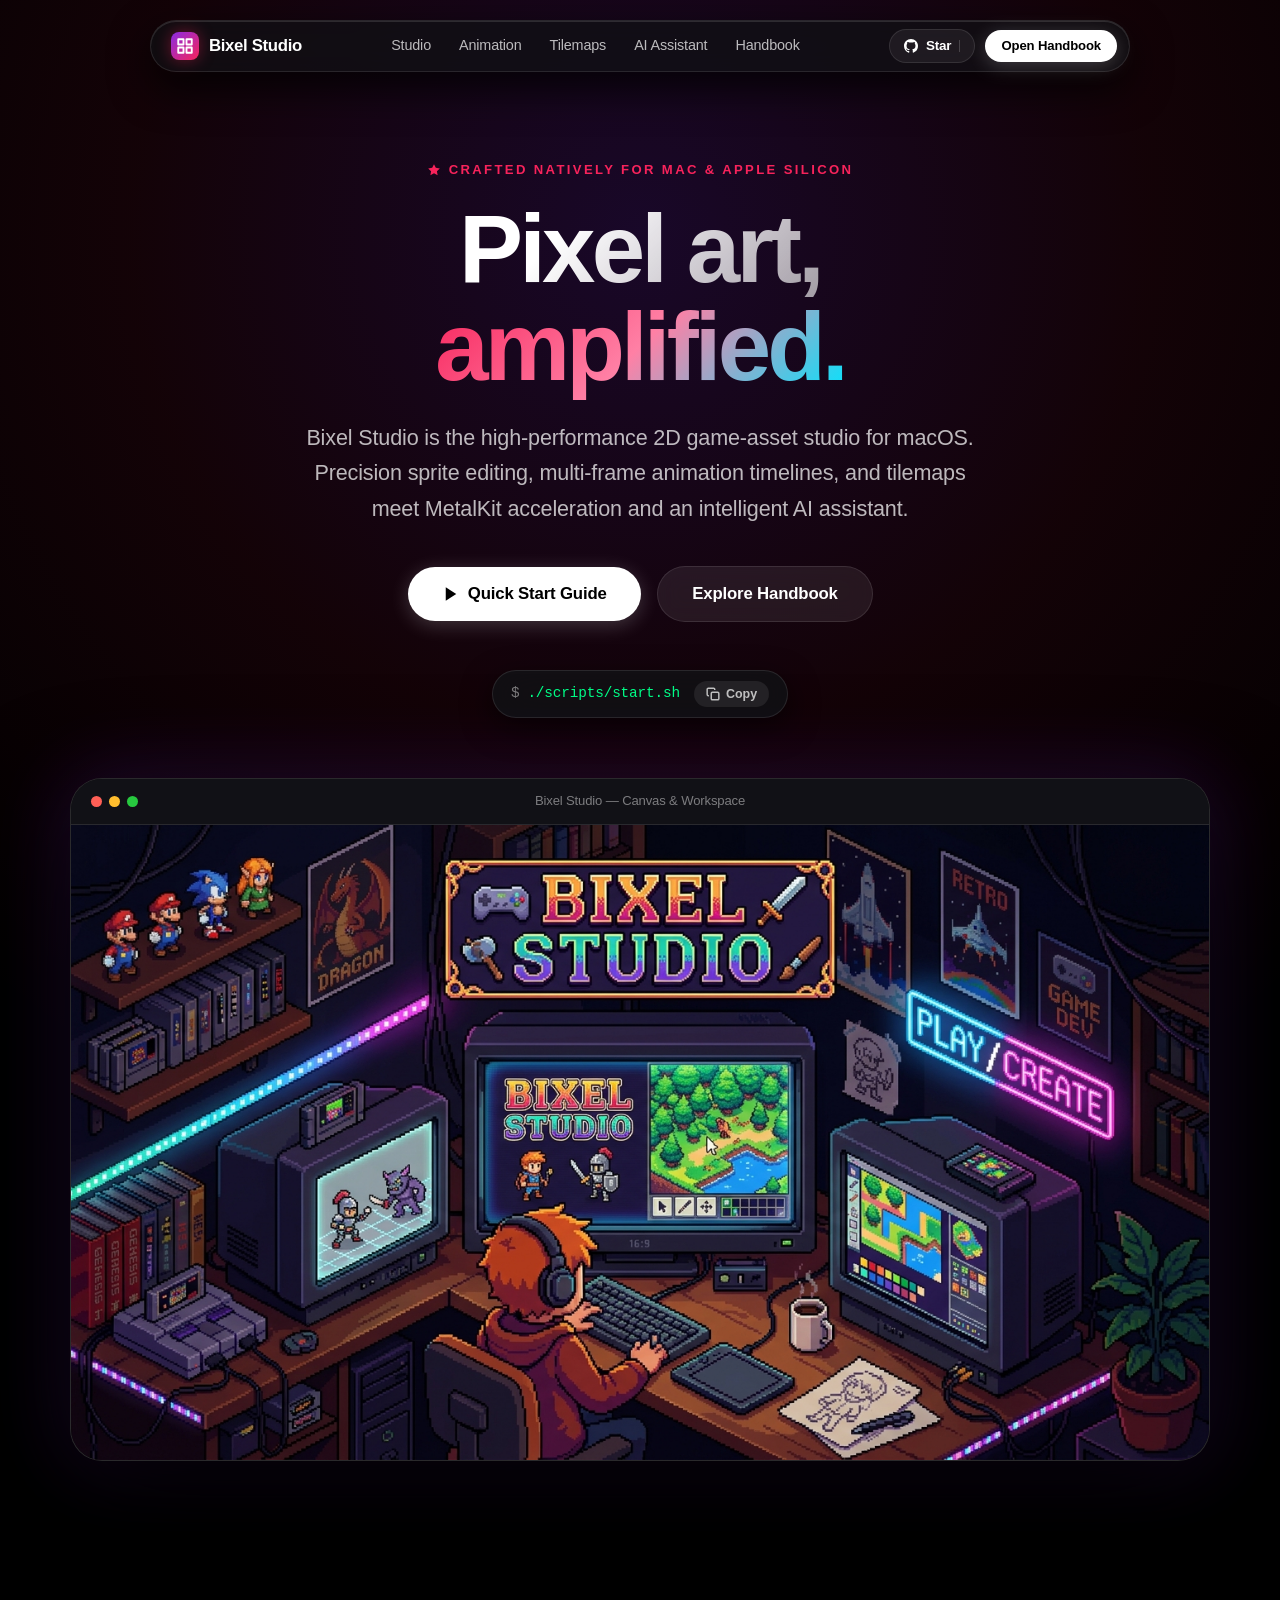
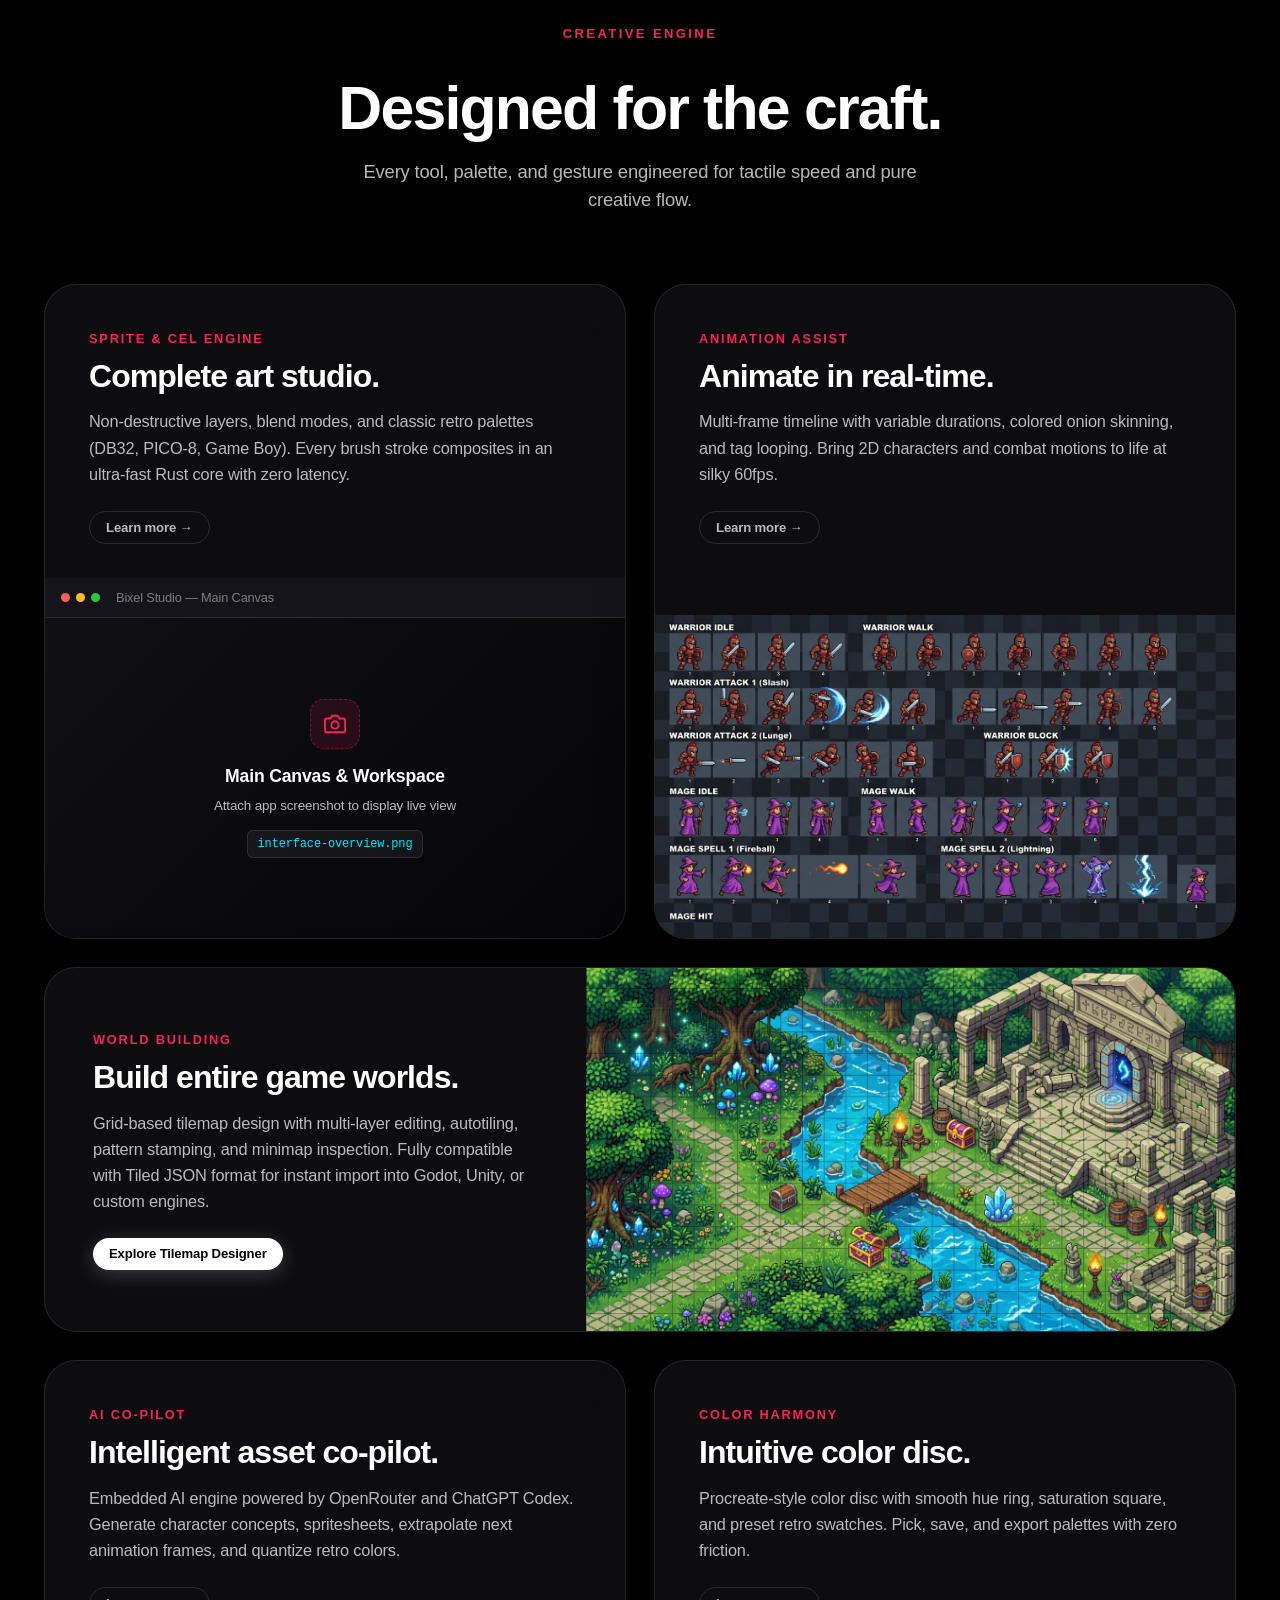
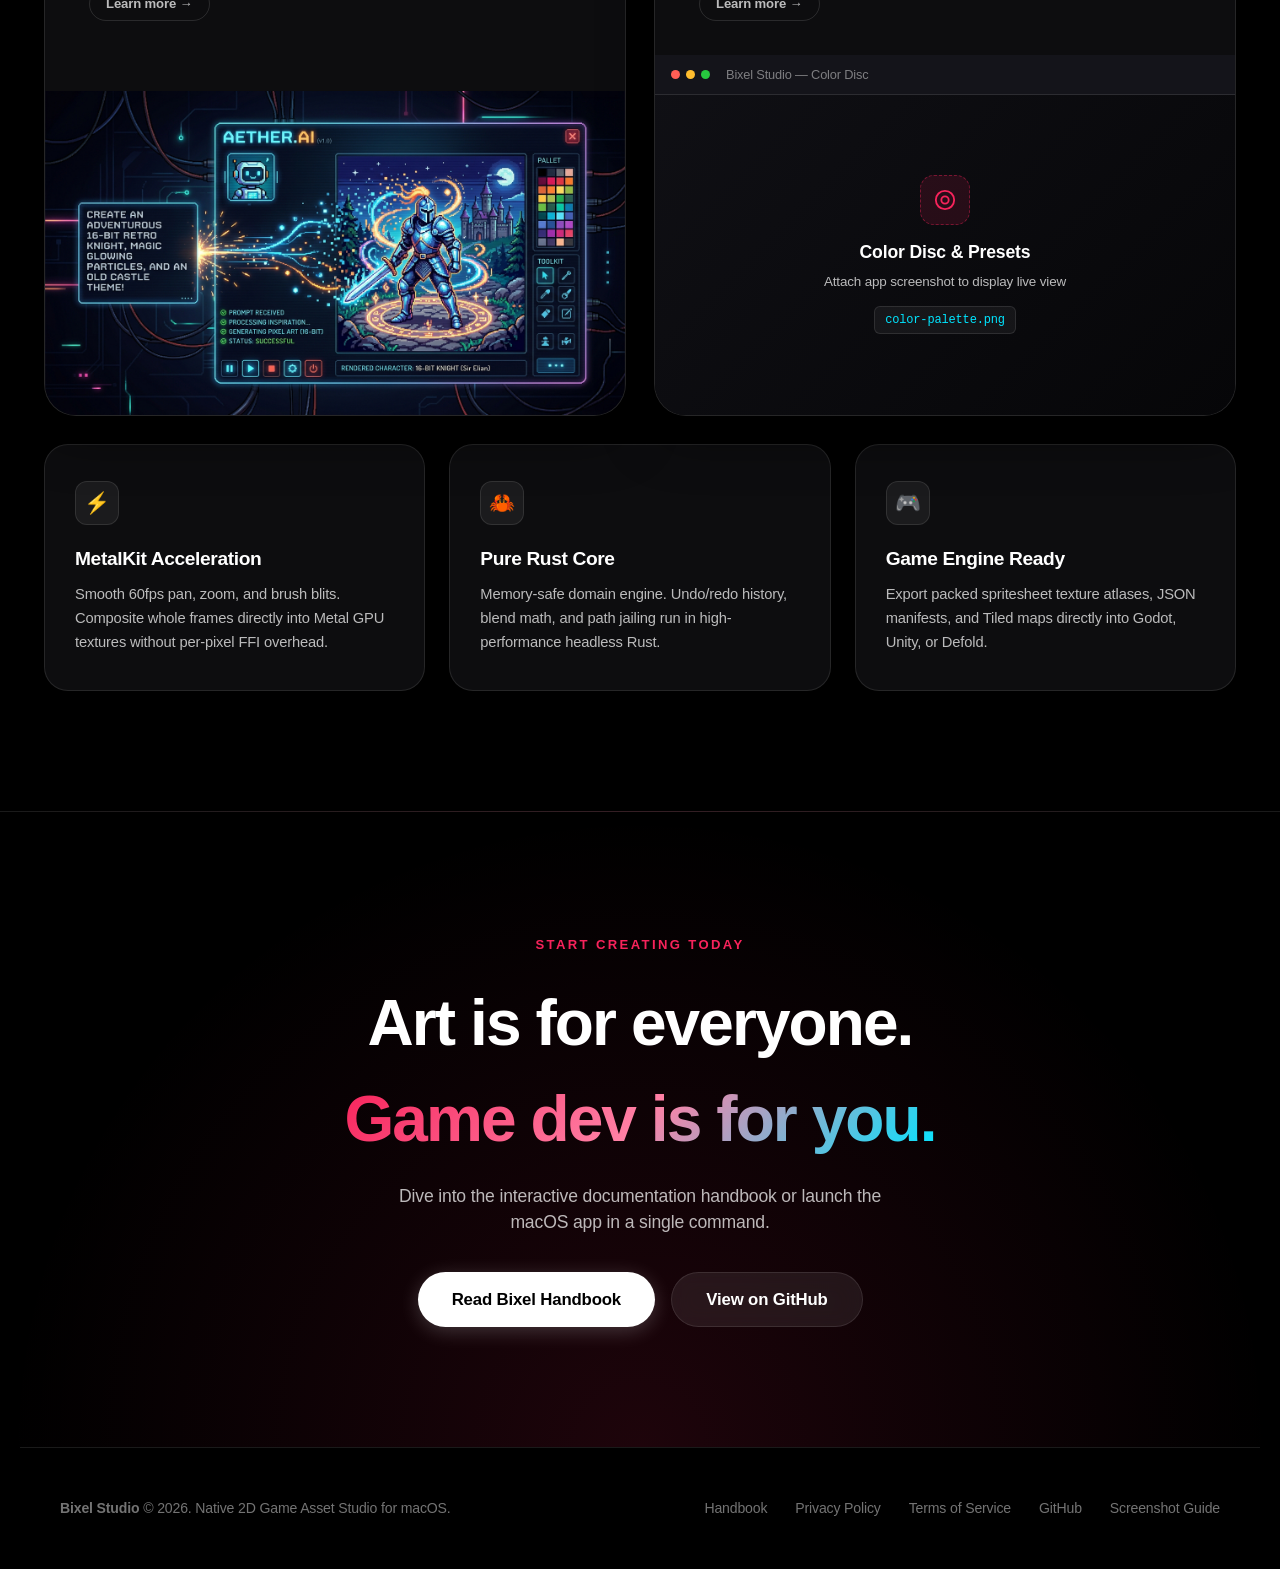
==== site/index.html @ d289a68b "gh paghesd" ====
<!DOCTYPE html>
<html lang="en">
<head>
  <meta charset="UTF-8">
  <meta name="viewport" content="width=device-width, initial-scale=1.0">
  <title>Bixel Studio — The 2D Game Asset & Pixel Art Studio for macOS</title>
  <meta name="description" content="Bixel Studio is the native macOS 2D game-asset studio. Precision sprite editing, multi-frame animation timelines, tilemaps, and an intelligent AI assistant.">
  <link rel="stylesheet" href="assets/css/style.css">
</head>
<body>

  <!-- Floating Glass Pill Navigation (Procreate Style) -->
  <div class="site-nav-wrapper">
    <nav class="site-nav">
      <a href="#" class="nav-brand">
        <div class="nav-brand-logo">
          <svg width="18" height="18" viewBox="0 0 24 24" fill="none" stroke="#ffffff" stroke-width="2.5" stroke-linecap="round" stroke-linejoin="round">
            <rect x="3" y="3" width="7" height="7"></rect>
            <rect x="14" y="3" width="7" height="7"></rect>
            <rect x="14" y="14" width="7" height="7"></rect>
            <rect x="3" y="14" width="7" height="7"></rect>
          </svg>
        </div>
        <span>Bixel Studio</span>
      </a>

      <ul class="nav-items">
        <li><a href="#features">Studio</a></li>
        <li><a href="#animation">Animation</a></li>
        <li><a href="#tilemaps">Tilemaps</a></li>
        <li><a href="#ai">AI Assistant</a></li>
        <li><a href="handbook/index.html">Handbook</a></li>
      </ul>

      <div class="nav-actions">
        <a href="https://github.com/ajithberlin/bixel-native" target="_blank" rel="noopener" class="gh-star-pill" title="Star on GitHub">
          <svg width="14" height="14" viewBox="0 0 16 16" fill="currentColor">
            <path d="M8 0C3.58 0 0 3.58 0 8c0 3.54 2.29 6.53 5.47 7.59.4.07.55-.17.55-.38 0-.19-.01-.82-.01-1.49-2.01.37-2.53-.49-2.69-.94-.09-.23-.48-.94-.82-1.13-.28-.15-.68-.52-.01-.53.63-.01 1.08.58 1.23.82.72 1.21 1.87.87 2.33.66.07-.52.28-.87.51-1.07-1.78-.2-3.64-.89-3.64-3.95 0-.87.31-1.59.82-2.15-.08-.2-.36-1.02.08-2.12 0 0 .67-.21 2.2.82.64-.18 1.32-.27 2-.27.68 0 1.36.09 2 .27 1.53-1.04 2.2-.82 2.2-.82.44 1.1.16 1.92.08 2.12.51.56.82 1.27.82 2.15 0 3.07-1.87 3.75-3.65 3.95.29.25.54.73.54 1.48 0 1.07-.01 1.93-.01 2.2 0 .21.15.46.55.38A8.013 8.013 0 0016 8c0-4.42-3.58-8-8-8z"/>
          </svg>
          <span>Star</span>
          <span class="gh-star-divider"></span>
          <span class="github-stars-count" style="display: none;">★</span>
        </a>
        <a href="handbook/index.html" class="pro-btn pro-btn-primary pro-btn-sm">Open Handbook</a>
      </div>
    </nav>
  </div>

  <!-- Hero Section -->
  <header class="hero-container">
    <div class="text-subheading">
      <svg width="14" height="14" viewBox="0 0 24 24" fill="currentColor"><polygon points="12 2 15.09 8.26 22 9.27 17 14.14 18.18 21.02 12 17.77 5.82 21.02 7 14.14 2 9.27 8.91 8.26 12 2"></polygon></svg>
      Crafted Natively for Mac & Apple Silicon
    </div>

    <h1 class="hero-heading">
      <span class="gradient-title">Pixel art,</span><br>
      <span class="gradient-accent">amplified.</span>
    </h1>

    <p class="hero-description">
      Bixel Studio is the high-performance 2D game-asset studio for macOS. Precision sprite editing, multi-frame animation timelines, and tilemaps meet MetalKit acceleration and an intelligent AI assistant.
    </p>

    <div class="hero-buttons">
      <a href="handbook/index.html#quick-start" class="pro-btn pro-btn-primary pro-btn-lg">
        <svg width="18" height="18" viewBox="0 0 24 24" fill="currentColor"><polygon points="5 3 19 12 5 21 5 3"></polygon></svg>
        Quick Start Guide
      </a>
      <a href="handbook/index.html" class="pro-btn pro-btn-secondary pro-btn-lg">
        Explore Handbook
      </a>
    </div>

    <!-- Quick Start Command Strip -->
    <div class="cli-box">
      <div class="cli-code">
        <span style="color: var(--text-tertiary);">$</span>
        <span id="terminal-code-text">./scripts/start.sh</span>
      </div>
      <button class="cli-copy-btn" id="copy-cmd-btn" title="Copy start command">
        <svg width="14" height="14" viewBox="0 0 24 24" fill="none" stroke="currentColor" stroke-width="2.5"><rect x="9" y="9" width="13" height="13" rx="2" ry="2"></rect><path d="M5 15H4a2 2 0 0 1-2-2V4a2 2 0 0 1 2-2h9a2 2 0 0 1 2 2v1"></path></svg>
        Copy
      </button>
    </div>

    <!-- Showcase Hero Window -->
    <div class="hero-showcase-frame">
      <div class="showcase-window-bar">
        <div class="window-dots">
          <div class="w-dot w-dot-red"></div>
          <div class="w-dot w-dot-yellow"></div>
          <div class="w-dot w-dot-green"></div>
        </div>
        <div class="window-center-label">Bixel Studio — Canvas & Workspace</div>
      </div>
      <img src="assets/images/bixel-studio-hero.jpg" alt="Bixel Studio Workspace" class="hero-showcase-img">
    </div>
  </header>

  <!-- Bento Product Tiles Section (Procreate Homepage Style) -->
  <section class="bento-section" id="features">
    <div class="bento-header">
      <span class="text-subheading">CREATIVE ENGINE</span>
      <h2 class="section-headline">Designed for the craft.</h2>
      <p class="section-subhead">Every tool, palette, and gesture engineered for tactile speed and pure creative flow.</p>
    </div>

    <div class="bento-grid">

      <!-- Bento Tile 1: Pixel Canvas -->
      <div class="bento-tile">
        <div class="bento-tile-copy">
          <span class="tile-tag">Sprite & Cel Engine</span>
          <h3 class="tile-title">Complete art studio.</h3>
          <p class="tile-text">
            Non-destructive layers, blend modes, and classic retro palettes (DB32, PICO-8, Game Boy). Every brush stroke composites in an ultra-fast Rust core with zero latency.
          </p>
          <div class="tile-actions">
            <a href="handbook/index.html#tools" class="pro-btn pro-btn-tertiary pro-btn-sm">Learn more &rarr;</a>
          </div>
        </div>
        <div class="bento-tile-media">
          <div class="screenshot-slot" data-slot="interface-overview">
            <img src="assets/screenshots/interface-overview.png" alt="Bixel Studio Canvas Interface">
            <div class="slot-placeholder">
              <div class="slot-header">
                <div class="slot-dots">
                  <span class="slot-dot slot-dot-red"></span>
                  <span class="slot-dot slot-dot-yellow"></span>
                  <span class="slot-dot slot-dot-green"></span>
                </div>
                <span class="slot-title">Bixel Studio — Main Canvas</span>
              </div>
              <div class="slot-body">
                <div class="slot-icon">
                  <svg width="22" height="22" viewBox="0 0 24 24" fill="none" stroke="currentColor" stroke-width="2"><path d="M23 19a2 2 0 0 1-2 2H3a2 2 0 0 1-2-2V8a2 2 0 0 1 2-2h4l2-3h6l2 3h4a2 2 0 0 1 2 2z"></path><circle cx="12" cy="13" r="4"></circle></svg>
                </div>
                <div class="slot-name">Main Canvas & Workspace</div>
                <div class="slot-hint">Attach app screenshot to display live view</div>
                <span class="slot-badge">interface-overview.png</span>
              </div>
            </div>
          </div>
        </div>
      </div>

      <!-- Bento Tile 2: Animation Timeline -->
      <div class="bento-tile" id="animation">
        <div class="bento-tile-copy">
          <span class="tile-tag">Animation Assist</span>
          <h3 class="tile-title">Animate in real-time.</h3>
          <p class="tile-text">
            Multi-frame timeline with variable durations, colored onion skinning, and tag looping. Bring 2D characters and combat motions to life at silky 60fps.
          </p>
          <div class="tile-actions">
            <a href="handbook/index.html#animation" class="pro-btn pro-btn-tertiary pro-btn-sm">Learn more &rarr;</a>
          </div>
        </div>
        <div class="bento-tile-media">
          <img src="assets/images/spritesheet-showcase.jpg" alt="Bixel Studio Spritesheet Animation">
        </div>
      </div>

      <!-- Bento Tile 3: Full Width Tilemap -->
      <div class="bento-tile bento-tile-full" id="tilemaps">
        <div class="bento-tile-copy">
          <span class="tile-tag">World Building</span>
          <h3 class="tile-title">Build entire game worlds.</h3>
          <p class="tile-text">
            Grid-based tilemap design with multi-layer editing, autotiling, pattern stamping, and minimap inspection. Fully compatible with Tiled JSON format for instant import into Godot, Unity, or custom engines.
          </p>
          <div class="tile-actions">
            <a href="handbook/index.html#tilemaps" class="pro-btn pro-btn-primary pro-btn-sm">Explore Tilemap Designer</a>
          </div>
        </div>
        <div class="bento-tile-media">
          <img src="assets/images/tilemap-showcase.jpg" alt="Bixel Studio Tilemap Designer">
        </div>
      </div>

      <!-- Bento Tile 4: AI Co-Pilot -->
      <div class="bento-tile" id="ai">
        <div class="bento-tile-copy">
          <span class="tile-tag">AI Co-Pilot</span>
          <h3 class="tile-title">Intelligent asset co-pilot.</h3>
          <p class="tile-text">
            Embedded AI engine powered by OpenRouter and ChatGPT Codex. Generate character concepts, spritesheets, extrapolate next animation frames, and quantize retro colors.
          </p>
          <div class="tile-actions">
            <a href="handbook/index.html#ai-assistant" class="pro-btn pro-btn-tertiary pro-btn-sm">Learn more &rarr;</a>
          </div>
        </div>
        <div class="bento-tile-media">
          <img src="assets/images/ai-assistant-showcase.jpg" alt="Bixel Studio AI Assistant">
        </div>
      </div>

      <!-- Bento Tile 5: Color Disc & Palettes -->
      <div class="bento-tile">
        <div class="bento-tile-copy">
          <span class="tile-tag">Color Harmony</span>
          <h3 class="tile-title">Intuitive color disc.</h3>
          <p class="tile-text">
            Procreate-style color disc with smooth hue ring, saturation square, and preset retro swatches. Pick, save, and export palettes with zero friction.
          </p>
          <div class="tile-actions">
            <a href="handbook/index.html#palettes" class="pro-btn pro-btn-tertiary pro-btn-sm">Learn more &rarr;</a>
          </div>
        </div>
        <div class="bento-tile-media">
          <div class="screenshot-slot" data-slot="color-palette">
            <img src="assets/screenshots/color-palette.png" alt="Color Disc & Palette Presets">
            <div class="slot-placeholder">
              <div class="slot-header">
                <div class="slot-dots">
                  <span class="slot-dot slot-dot-red"></span>
                  <span class="slot-dot slot-dot-yellow"></span>
                  <span class="slot-dot slot-dot-green"></span>
                </div>
                <span class="slot-title">Bixel Studio — Color Disc</span>
              </div>
              <div class="slot-body">
                <div class="slot-icon">
                  <svg width="22" height="22" viewBox="0 0 24 24" fill="none" stroke="currentColor" stroke-width="2"><circle cx="12" cy="12" r="10"></circle><circle cx="12" cy="12" r="4"></circle></svg>
                </div>
                <div class="slot-name">Color Disc & Presets</div>
                <div class="slot-hint">Attach app screenshot to display live view</div>
                <span class="slot-badge">color-palette.png</span>
              </div>
            </div>
          </div>
        </div>
      </div>

    </div>

    <!-- 3-Column Engineering Highlights -->
    <div class="triple-grid">
      <div class="feature-card">
        <div class="feature-icon-badge">⚡</div>
        <h4>MetalKit Acceleration</h4>
        <p>Smooth 60fps pan, zoom, and brush blits. Composite whole frames directly into Metal GPU textures without per-pixel FFI overhead.</p>
      </div>

      <div class="feature-card">
        <div class="feature-icon-badge">🦀</div>
        <h4>Pure Rust Core</h4>
        <p>Memory-safe domain engine. Undo/redo history, blend math, and path jailing run in high-performance headless Rust.</p>
      </div>

      <div class="feature-card">
        <div class="feature-icon-badge">🎮</div>
        <h4>Game Engine Ready</h4>
        <p>Export packed spritesheet texture atlases, JSON manifests, and Tiled maps directly into Godot, Unity, or Defold.</p>
      </div>
    </div>
  </section>

  <!-- Bottom CTA Strip -->
  <section class="footer-cta">
    <div class="text-subheading" style="justify-content: center;">START CREATING TODAY</div>
    <h2>Art is for everyone.<br><span class="gradient-accent">Game dev is for you.</span></h2>
    <p style="color: var(--text-secondary); max-width: 520px; margin: 0 auto 36px; font-size: 1.1rem;">
      Dive into the interactive documentation handbook or launch the macOS app in a single command.
    </p>
    <div style="display: flex; gap: 16px; justify-content: center; flex-wrap: wrap;">
      <a href="handbook/index.html" class="pro-btn pro-btn-primary pro-btn-lg">Read Bixel Handbook</a>
      <a href="https://github.com/ajithberlin/bixel-native" target="_blank" rel="noopener" class="pro-btn pro-btn-secondary pro-btn-lg">View on GitHub</a>
    </div>
  </section>

  <!-- Footer -->
  <footer class="site-footer">
    <div>
      <strong>Bixel Studio</strong> &copy; 2026. Native 2D Game Asset Studio for macOS.
    </div>
    <div class="footer-nav">
      <a href="handbook/index.html">Handbook</a>
      <a href="privacy.html">Privacy Policy</a>
      <a href="terms.html">Terms of Service</a>
      <a href="https://github.com/ajithberlin/bixel-native" target="_blank" rel="noopener">GitHub</a>
      <a href="assets/screenshots/README.md">Screenshot Guide</a>
    </div>
  </footer>

  <script src="assets/js/main.js"></script>
</body>
</html>
---- site/assets/css/style.css ----
/* ==========================================================================
   Bixel Studio — Procreate Ultra-Modern Design System
   Inspired directly by procreate.com (OLED pitch black, Bento tiles, Apple typography)
   ========================================================================== */

:root {
  --bg-black: #000000;
  --bg-surface-1: #0d0d0f;
  --bg-surface-2: #141418;
  --bg-surface-3: #1a1a22;
  --bg-glass: rgba(18, 18, 24, 0.65);
  
  --text-white: #ffffff;
  --text-secondary: rgba(255, 255, 255, 0.72);
  --text-tertiary: rgba(255, 255, 255, 0.45);
  --text-muted: rgba(255, 255, 255, 0.3);

  --accent-magenta: #f7235b;
  --accent-purple: #8a2be2;
  --accent-cyan: #00e5ff;
  --accent-green: #00ff88;
  
  --border-hairline: rgba(255, 255, 255, 0.1);
  --border-focus: rgba(255, 255, 255, 0.25);
  --border-accent: rgba(247, 35, 91, 0.4);

  --radius-sm: 8px;
  --radius-md: 14px;
  --radius-lg: 24px;
  --radius-xl: 32px;
  --radius-pill: 9999px;

  --font-sans: -apple-system, BlinkMacSystemFont, "SF Pro Display", "SF Pro Text", "Inter", "Helvetica Neue", sans-serif;
  --font-mono: "SF Mono", "JetBrains Mono", Menlo, Consolas, monospace;
}

* {
  box-sizing: border-box;
  margin: 0;
  padding: 0;
}

html {
  background-color: var(--bg-black);
  color: var(--text-white);
  font-family: var(--font-sans);
  -webkit-font-smoothing: antialiased;
  -moz-osx-font-smoothing: grayscale;
  scroll-behavior: smooth;
}

body {
  background-color: var(--bg-black);
  color: var(--text-white);
  overflow-x: hidden;
  line-height: 1.5;
  letter-spacing: -0.01em;
}

a {
  color: inherit;
  text-decoration: none;
  transition: all 0.2s ease;
}

/* ==========================================================================
   Navigation: Floating Glass Pill (Procreate Style)
   ========================================================================== */
.site-nav-wrapper {
  position: fixed;
  top: 20px;
  left: 0;
  right: 0;
  display: flex;
  justify-content: center;
  z-index: 1000;
  padding: 0 24px;
  pointer-events: none;
}

.site-nav {
  pointer-events: auto;
  display: flex;
  align-items: center;
  justify-content: space-between;
  gap: 32px;
  background: rgba(16, 16, 20, 0.75);
  backdrop-filter: blur(28px);
  -webkit-backdrop-filter: blur(28px);
  border: 1px solid var(--border-hairline);
  padding: 8px 12px 8px 20px;
  border-radius: var(--radius-pill);
  box-shadow: 0 16px 40px rgba(0, 0, 0, 0.8), inset 0 1px 0 rgba(255, 255, 255, 0.12);
  max-width: 980px;
  width: 100%;
  transition: all 0.3s ease;
}

.nav-brand {
  display: flex;
  align-items: center;
  gap: 10px;
  font-weight: 700;
  font-size: 1.05rem;
  letter-spacing: -0.02em;
}

.nav-brand-logo {
  width: 28px;
  height: 28px;
  background: linear-gradient(135deg, #8a2be2 0%, #f7235b 100%);
  border-radius: 8px;
  display: flex;
  align-items: center;
  justify-content: center;
  box-shadow: 0 0 16px rgba(247, 35, 91, 0.4);
}

.nav-items {
  display: flex;
  align-items: center;
  gap: 28px;
  list-style: none;
  font-size: 0.9rem;
  font-weight: 500;
  color: var(--text-secondary);
}

.nav-items a:hover {
  color: var(--text-white);
}

.nav-actions {
  display: flex;
  align-items: center;
  gap: 10px;
}

/* ==========================================================================
   Buttons (Procreate Style: Clean, Pill, Tactile)
   ========================================================================== */
.pro-btn {
  display: inline-flex;
  align-items: center;
  justify-content: center;
  gap: 8px;
  padding: 10px 22px;
  border-radius: var(--radius-pill);
  font-size: 0.92rem;
  font-weight: 600;
  letter-spacing: -0.01em;
  cursor: pointer;
  border: none;
  transition: all 0.2s cubic-bezier(0.16, 1, 0.3, 1);
  white-space: nowrap;
}

.pro-btn-primary {
  background: #ffffff;
  color: #000000;
  box-shadow: 0 4px 20px rgba(255, 255, 255, 0.2);
}

.pro-btn-primary:hover {
  transform: scale(1.03);
  box-shadow: 0 6px 28px rgba(255, 255, 255, 0.35);
}

.pro-btn-secondary {
  background: rgba(255, 255, 255, 0.08);
  color: var(--text-white);
  border: 1px solid var(--border-hairline);
  backdrop-filter: blur(12px);
}

.pro-btn-secondary:hover {
  background: rgba(255, 255, 255, 0.15);
  border-color: rgba(255, 255, 255, 0.25);
  transform: scale(1.02);
}

.pro-btn-tertiary {
  background: transparent;
  color: var(--text-secondary);
  border: 1px solid rgba(255, 255, 255, 0.12);
}

.pro-btn-tertiary:hover {
  color: var(--text-white);
  border-color: rgba(255, 255, 255, 0.3);
}

.pro-btn-sm {
  padding: 6px 16px;
  font-size: 0.82rem;
}

.pro-btn-lg {
  padding: 14px 34px;
  font-size: 1.05rem;
}

/* ==========================================================================
   Hero Section (Cinematic Art Studio Presence)
   ========================================================================== */
.hero-container {
  position: relative;
  min-height: 100vh;
  display: flex;
  flex-direction: column;
  align-items: center;
  justify-content: center;
  text-align: center;
  padding: 160px 24px 80px;
  background: radial-gradient(circle at 50% 15%, rgba(138, 43, 226, 0.18) 0%, rgba(247, 35, 91, 0.08) 35%, rgba(0, 0, 0, 0) 70%), #000000;
  overflow: hidden;
}

.text-subheading {
  font-size: 0.82rem;
  font-weight: 700;
  text-transform: uppercase;
  letter-spacing: 0.18em;
  color: var(--accent-magenta);
  margin-bottom: 20px;
  display: inline-flex;
  align-items: center;
  gap: 8px;
}

.hero-heading {
  font-size: clamp(3.2rem, 7.5vw, 6.4rem);
  font-weight: 800;
  letter-spacing: -0.04em;
  line-height: 1.02;
  margin-bottom: 24px;
  max-width: 1000px;
}

.gradient-title {
  background: linear-gradient(135deg, #ffffff 30%, rgba(255, 255, 255, 0.6) 100%);
  -webkit-background-clip: text;
  -webkit-text-fill-color: transparent;
}

.gradient-accent {
  background: linear-gradient(135deg, #f7235b 0%, #ff80a5 50%, #00e5ff 100%);
  -webkit-background-clip: text;
  -webkit-text-fill-color: transparent;
}

.hero-description {
  font-size: clamp(1.1rem, 2vw, 1.35rem);
  color: var(--text-secondary);
  max-width: 680px;
  margin: 0 auto 40px;
  line-height: 1.65;
  font-weight: 400;
}

.hero-buttons {
  display: flex;
  align-items: center;
  justify-content: center;
  gap: 16px;
  flex-wrap: wrap;
  margin-bottom: 48px;
}

/* Quick Start Shell Bar */
.cli-box {
  background: rgba(18, 18, 22, 0.85);
  border: 1px solid var(--border-hairline);
  padding: 10px 18px;
  border-radius: var(--radius-pill);
  display: inline-flex;
  align-items: center;
  gap: 14px;
  box-shadow: 0 10px 30px rgba(0, 0, 0, 0.6);
  margin-bottom: 60px;
  backdrop-filter: blur(20px);
}

.cli-code {
  font-family: var(--font-mono);
  font-size: 0.9rem;
  color: var(--accent-green);
  display: flex;
  align-items: center;
  gap: 8px;
}

.cli-copy-btn {
  background: rgba(255, 255, 255, 0.08);
  border: none;
  color: var(--text-secondary);
  cursor: pointer;
  padding: 6px 12px;
  border-radius: var(--radius-pill);
  font-size: 0.78rem;
  font-weight: 600;
  display: flex;
  align-items: center;
  gap: 6px;
  transition: all 0.2s;
}

.cli-copy-btn:hover {
  background: rgba(255, 255, 255, 0.16);
  color: #ffffff;
}

/* Hero Showcase Canvas Window */
.hero-showcase-frame {
  width: 100%;
  max-width: 1140px;
  margin: 0 auto;
  border-radius: var(--radius-xl);
  background: var(--bg-surface-1);
  border: 1px solid rgba(255, 255, 255, 0.12);
  box-shadow: 0 40px 120px rgba(0, 0, 0, 0.95), 0 0 80px rgba(138, 43, 226, 0.25);
  overflow: hidden;
  position: relative;
}

.showcase-window-bar {
  height: 46px;
  background: #111116;
  border-bottom: 1px solid var(--border-hairline);
  display: flex;
  align-items: center;
  padding: 0 20px;
  position: relative;
}

.window-dots {
  display: flex;
  gap: 7px;
}

.w-dot {
  width: 11px;
  height: 11px;
  border-radius: 50%;
}
.w-dot-red { background: #ff5f56; }
.w-dot-yellow { background: #ffbd2e; }
.w-dot-green { background: #27c93f; }

.window-center-label {
  position: absolute;
  left: 50%;
  transform: translateX(-50%);
  font-size: 0.82rem;
  color: var(--text-tertiary);
  font-weight: 500;
}

.hero-showcase-img {
  width: 100%;
  height: auto;
  display: block;
}

/* ==========================================================================
   Bento Product Tiles Grid (The Procreate Signature Layout)
   ========================================================================== */
.bento-section {
  max-width: 1240px;
  margin: 0 auto;
  padding: 80px 24px 120px;
}

.bento-header {
  text-align: center;
  margin-bottom: 70px;
}

.section-headline {
  font-size: clamp(2.4rem, 5vw, 3.8rem);
  font-weight: 800;
  letter-spacing: -0.03em;
  line-height: 1.1;
  margin-top: 12px;
  margin-bottom: 16px;
}

.section-subhead {
  font-size: 1.15rem;
  color: var(--text-secondary);
  max-width: 600px;
  margin: 0 auto;
}

.bento-grid {
  display: grid;
  grid-template-columns: repeat(2, 1fr);
  gap: 28px;
  margin-bottom: 28px;
}

.bento-tile {
  background: var(--bg-surface-1);
  border: 1px solid var(--border-hairline);
  border-radius: var(--radius-xl);
  overflow: hidden;
  position: relative;
  display: flex;
  flex-direction: column;
  justify-content: space-between;
  transition: all 0.35s cubic-bezier(0.16, 1, 0.3, 1);
  box-shadow: 0 20px 50px rgba(0, 0, 0, 0.5);
}

.bento-tile:hover {
  transform: translateY(-4px);
  border-color: rgba(255, 255, 255, 0.2);
  box-shadow: 0 30px 70px rgba(0, 0, 0, 0.7), 0 0 40px rgba(138, 43, 226, 0.15);
}

.bento-tile-copy {
  padding: 44px 44px 24px;
}

.tile-tag {
  font-size: 0.8rem;
  font-weight: 700;
  text-transform: uppercase;
  letter-spacing: 0.14em;
  color: var(--accent-magenta);
  margin-bottom: 10px;
  display: block;
}

.tile-title {
  font-size: clamp(1.8rem, 2.5vw, 2.4rem);
  font-weight: 700;
  letter-spacing: -0.03em;
  line-height: 1.15;
  margin-bottom: 14px;
}

.tile-text {
  font-size: 1.02rem;
  color: var(--text-secondary);
  line-height: 1.6;
  margin-bottom: 24px;
}

.tile-actions {
  display: flex;
  gap: 12px;
  align-items: center;
}

/* Edge-to-edge media at the bottom of the tile (Procreate hallmark) */
.bento-tile-media {
  width: 100%;
  margin-top: 10px;
  overflow: hidden;
  position: relative;
  background: #09090c;
}

.bento-tile-media img {
  width: 100%;
  height: auto;
  display: block;
  transition: transform 0.5s cubic-bezier(0.16, 1, 0.3, 1);
}

.bento-tile:hover .bento-tile-media img {
  transform: scale(1.03);
}

/* Full Width Tile */
.bento-tile-full {
  grid-column: 1 / -1;
  display: grid;
  grid-template-columns: 1fr 1.2fr;
  align-items: center;
}

.bento-tile-full .bento-tile-copy {
  padding: 60px 48px;
}

.bento-tile-full .bento-tile-media {
  margin-top: 0;
  height: 100%;
}

.bento-tile-full .bento-tile-media img {
  height: 100%;
  object-fit: cover;
}

/* 3-Column Feature Cards */
.triple-grid {
  display: grid;
  grid-template-columns: repeat(3, 1fr);
  gap: 24px;
  margin-top: 28px;
}

.feature-card {
  background: var(--bg-surface-1);
  border: 1px solid var(--border-hairline);
  border-radius: var(--radius-lg);
  padding: 36px 30px;
  transition: all 0.3s ease;
}

.feature-card:hover {
  background: var(--bg-surface-2);
  border-color: rgba(255, 255, 255, 0.2);
  transform: translateY(-3px);
}

.feature-icon-badge {
  width: 44px;
  height: 44px;
  border-radius: 12px;
  background: rgba(255, 255, 255, 0.06);
  border: 1px solid var(--border-hairline);
  display: flex;
  align-items: center;
  justify-content: center;
  font-size: 1.3rem;
  margin-bottom: 20px;
}

.feature-card h4 {
  font-size: 1.2rem;
  font-weight: 700;
  letter-spacing: -0.02em;
  margin-bottom: 10px;
}

.feature-card p {
  color: var(--text-secondary);
  font-size: 0.92rem;
  line-height: 1.6;
}

/* ==========================================================================
   Pure CSS Screenshot Slot Placeholder
   ========================================================================== */
.screenshot-slot {
  width: 100%;
  position: relative;
  overflow: hidden;
}

.slot-placeholder {
  display: flex;
  flex-direction: column;
  min-height: 360px;
  background: linear-gradient(135deg, #101015 0%, #060608 100%);
  position: relative;
}

.slot-header {
  height: 40px;
  background: #14141a;
  border-bottom: 1px solid var(--border-hairline);
  display: flex;
  align-items: center;
  padding: 0 16px;
  gap: 8px;
}

.slot-dots {
  display: flex;
  gap: 6px;
}

.slot-dot {
  width: 9px;
  height: 9px;
  border-radius: 50%;
}
.slot-dot-red { background: #ff5f56; }
.slot-dot-yellow { background: #ffbd2e; }
.slot-dot-green { background: #27c93f; }

.slot-title {
  font-size: 0.8rem;
  color: var(--text-tertiary);
  margin-left: 8px;
  font-family: var(--font-sans);
}

.slot-body {
  flex: 1;
  display: flex;
  flex-direction: column;
  align-items: center;
  justify-content: center;
  padding: 36px 20px;
  text-align: center;
}

.slot-icon {
  width: 50px;
  height: 50px;
  border-radius: 14px;
  background: rgba(247, 35, 91, 0.12);
  border: 1px dashed rgba(247, 35, 91, 0.4);
  display: flex;
  align-items: center;
  justify-content: center;
  margin-bottom: 14px;
  color: var(--accent-magenta);
}

.slot-name {
  font-size: 1.1rem;
  font-weight: 700;
  color: #ffffff;
  margin-bottom: 6px;
}

.slot-hint {
  font-size: 0.84rem;
  color: var(--text-secondary);
  max-width: 320px;
  line-height: 1.5;
}

.slot-badge {
  margin-top: 14px;
  display: inline-block;
  font-size: 0.75rem;
  font-family: var(--font-mono);
  background: rgba(255, 255, 255, 0.05);
  border: 1px solid var(--border-hairline);
  padding: 4px 10px;
  border-radius: 6px;
  color: var(--accent-cyan);
}

/* ==========================================================================
   Bottom Action Banner & Footer
   ========================================================================== */
.footer-cta {
  background: radial-gradient(circle at 50% 100%, rgba(247, 35, 91, 0.12) 0%, rgba(0, 0, 0, 0) 70%), #000000;
  border-top: 1px solid var(--border-hairline);
  padding: 120px 24px;
  text-align: center;
}

.footer-cta h2 {
  font-size: clamp(2.6rem, 5vw, 4.2rem);
  font-weight: 800;
  letter-spacing: -0.03em;
  margin-bottom: 16px;
}

.site-footer {
  border-top: 1px solid var(--border-hairline);
  padding: 50px 40px;
  max-width: 1240px;
  margin: 0 auto;
  display: flex;
  flex-wrap: wrap;
  justify-content: space-between;
  align-items: center;
  gap: 24px;
  color: var(--text-tertiary);
  font-size: 0.88rem;
}

.footer-nav {
  display: flex;
  gap: 28px;
}

.footer-nav a:hover {
  color: var(--text-white);
}

/* ==========================================================================
   Responsive Breakpoints
   ========================================================================== */
@media (max-width: 1024px) {
  .bento-grid {
    grid-template-columns: 1fr;
  }
  .bento-tile-full {
    grid-template-columns: 1fr;
  }
  .triple-grid {
    grid-template-columns: 1fr;
  }
}

@media (max-width: 768px) {
  .nav-items {
    display: none;
  }
  .site-nav {
    padding: 8px 16px;
  }
  .bento-tile-copy {
    padding: 32px 24px 16px;
  }
  .hero-heading {
    font-size: 2.8rem;
  }
}

/* ==========================================================================
   Realtime GitHub Star Pill Button
   ========================================================================== */
.gh-star-pill {
  display: inline-flex;
  align-items: center;
  gap: 8px;
  background: rgba(255, 255, 255, 0.06);
  border: 1px solid var(--border-hairline);
  padding: 6px 14px;
  border-radius: var(--radius-pill);
  font-size: 0.84rem;
  font-weight: 600;
  color: var(--text-white);
  transition: all 0.2s cubic-bezier(0.16, 1, 0.3, 1);
  cursor: pointer;
}

.gh-star-pill:hover {
  background: rgba(255, 255, 255, 0.12);
  border-color: rgba(255, 255, 255, 0.25);
  transform: scale(1.02);
  color: #ffffff;
}

.gh-star-divider {
  width: 1px;
  height: 12px;
  background: rgba(255, 255, 255, 0.18);
}

.github-stars-count {
  color: #ffbd2e;
  font-size: 0.82rem;
  font-weight: 700;
  font-family: var(--font-mono);
  display: inline-flex;
  align-items: center;
  gap: 3px;
}

/* ==========================================================================
   Legal & Policy Pages (Privacy & Terms)
   ========================================================================== */
.legal-page-header {
  padding: 160px 24px 50px;
  text-align: center;
  max-width: 860px;
  margin: 0 auto;
}

.legal-title {
  font-size: clamp(2.6rem, 5vw, 4rem);
  font-weight: 800;
  letter-spacing: -0.03em;
  margin-top: 12px;
  margin-bottom: 14px;
}

.legal-updated {
  font-size: 0.9rem;
  color: var(--text-tertiary);
}

.legal-container {
  max-width: 860px;
  margin: 0 auto 120px;
  padding: 0 24px;
}

.legal-card {
  background: var(--bg-surface-1);
  border: 1px solid var(--border-hairline);
  border-radius: var(--radius-xl);
  padding: 56px 48px;
  box-shadow: 0 20px 60px rgba(0, 0, 0, 0.7);
}

.legal-section {
  margin-bottom: 44px;
}

.legal-section:last-child {
  margin-bottom: 0;
}

.legal-section h3 {
  font-size: 1.45rem;
  font-weight: 700;
  letter-spacing: -0.02em;
  margin-bottom: 16px;
  color: #ffffff;
}

.legal-section p,
.legal-section li {
  color: var(--text-secondary);
  font-size: 0.98rem;
  line-height: 1.75;
  margin-bottom: 14px;
}

.legal-section ul {
  margin-left: 24px;
  margin-bottom: 18px;
}

@media (max-width: 600px) {
  .legal-card {
    padding: 36px 24px;
  }
}
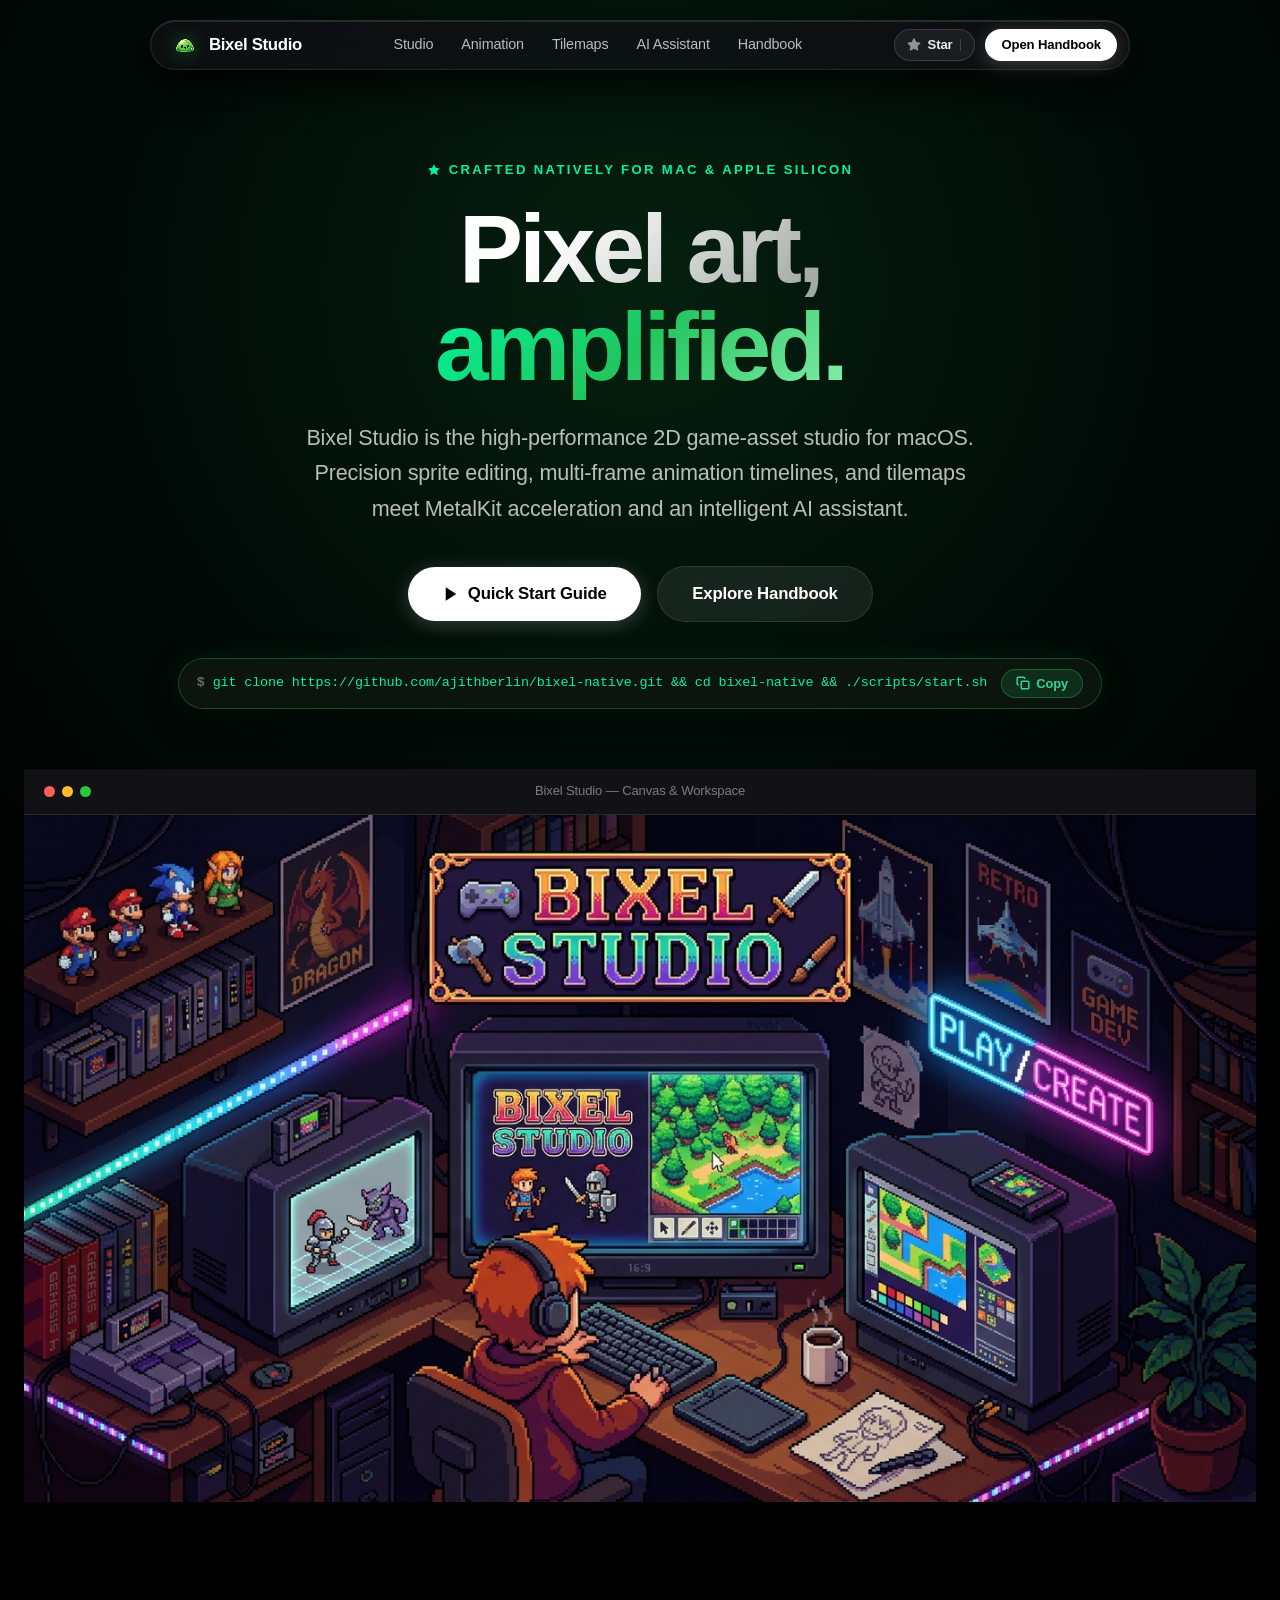
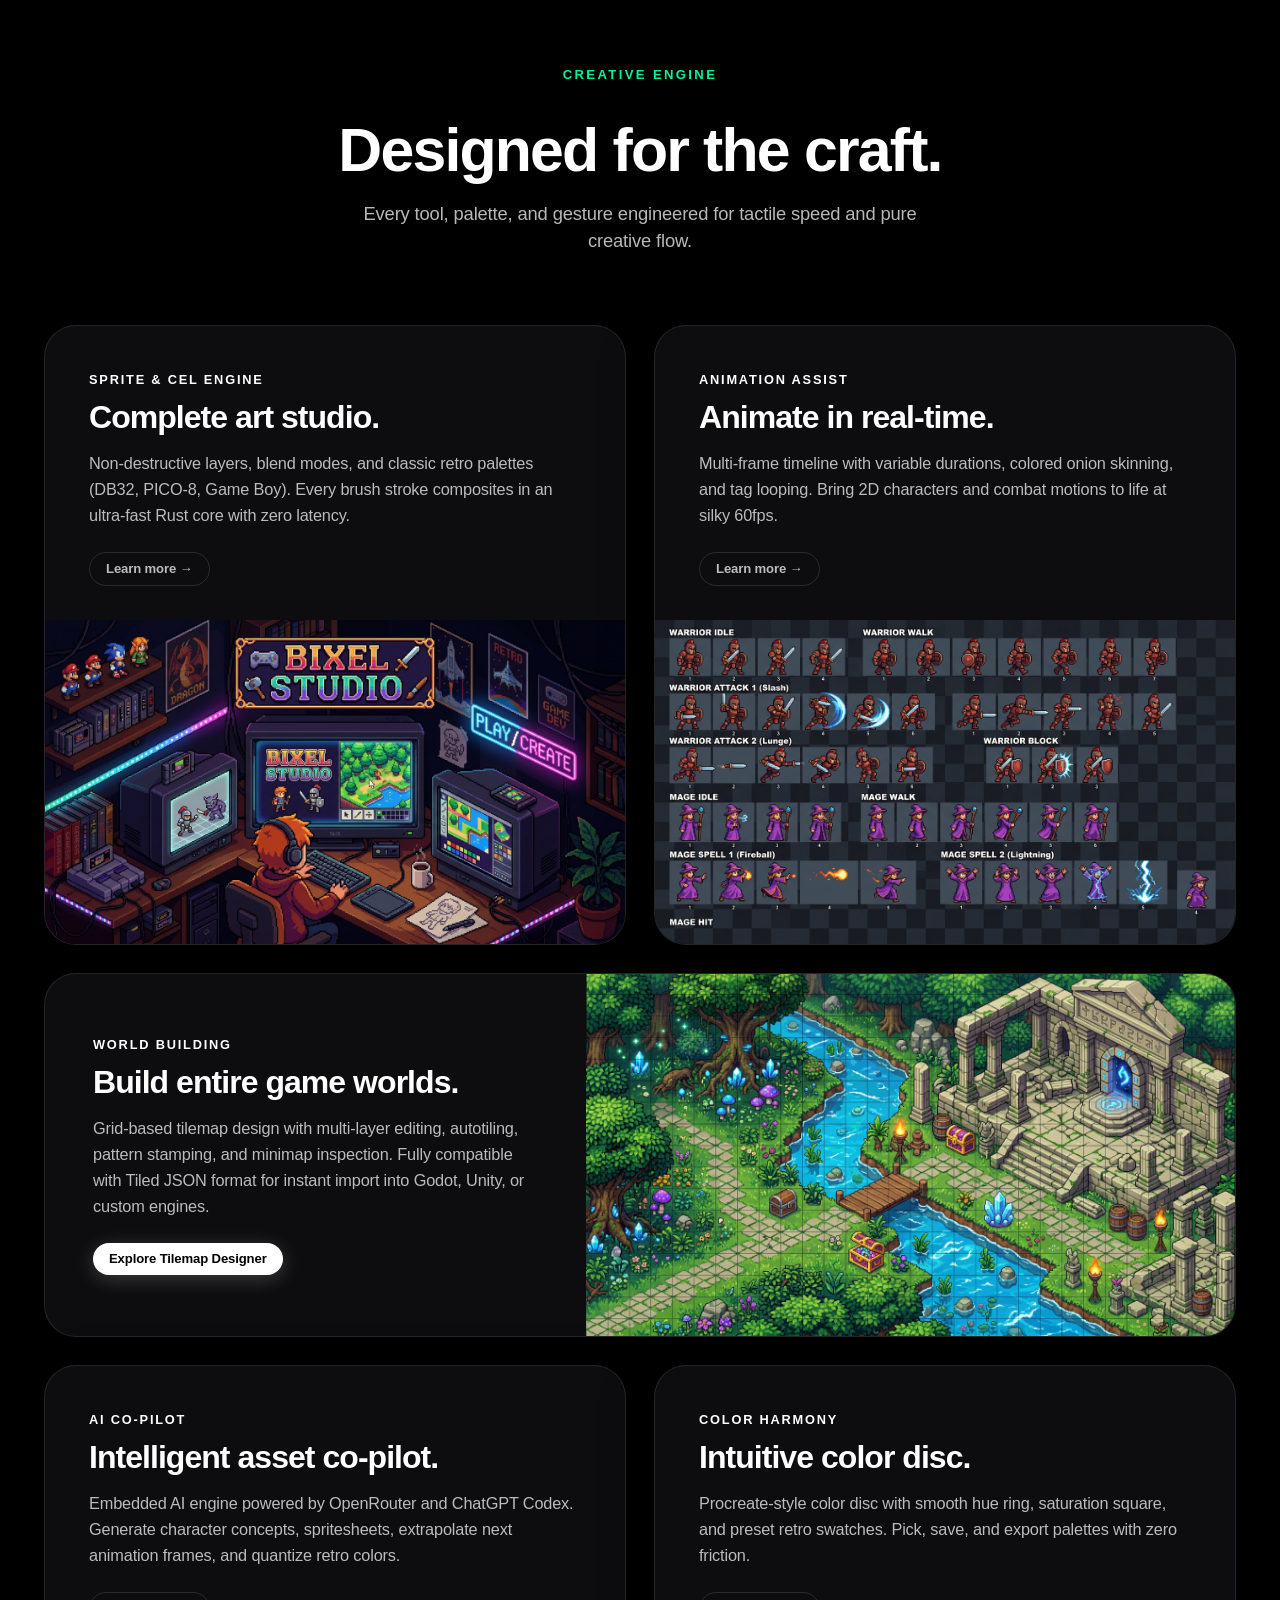
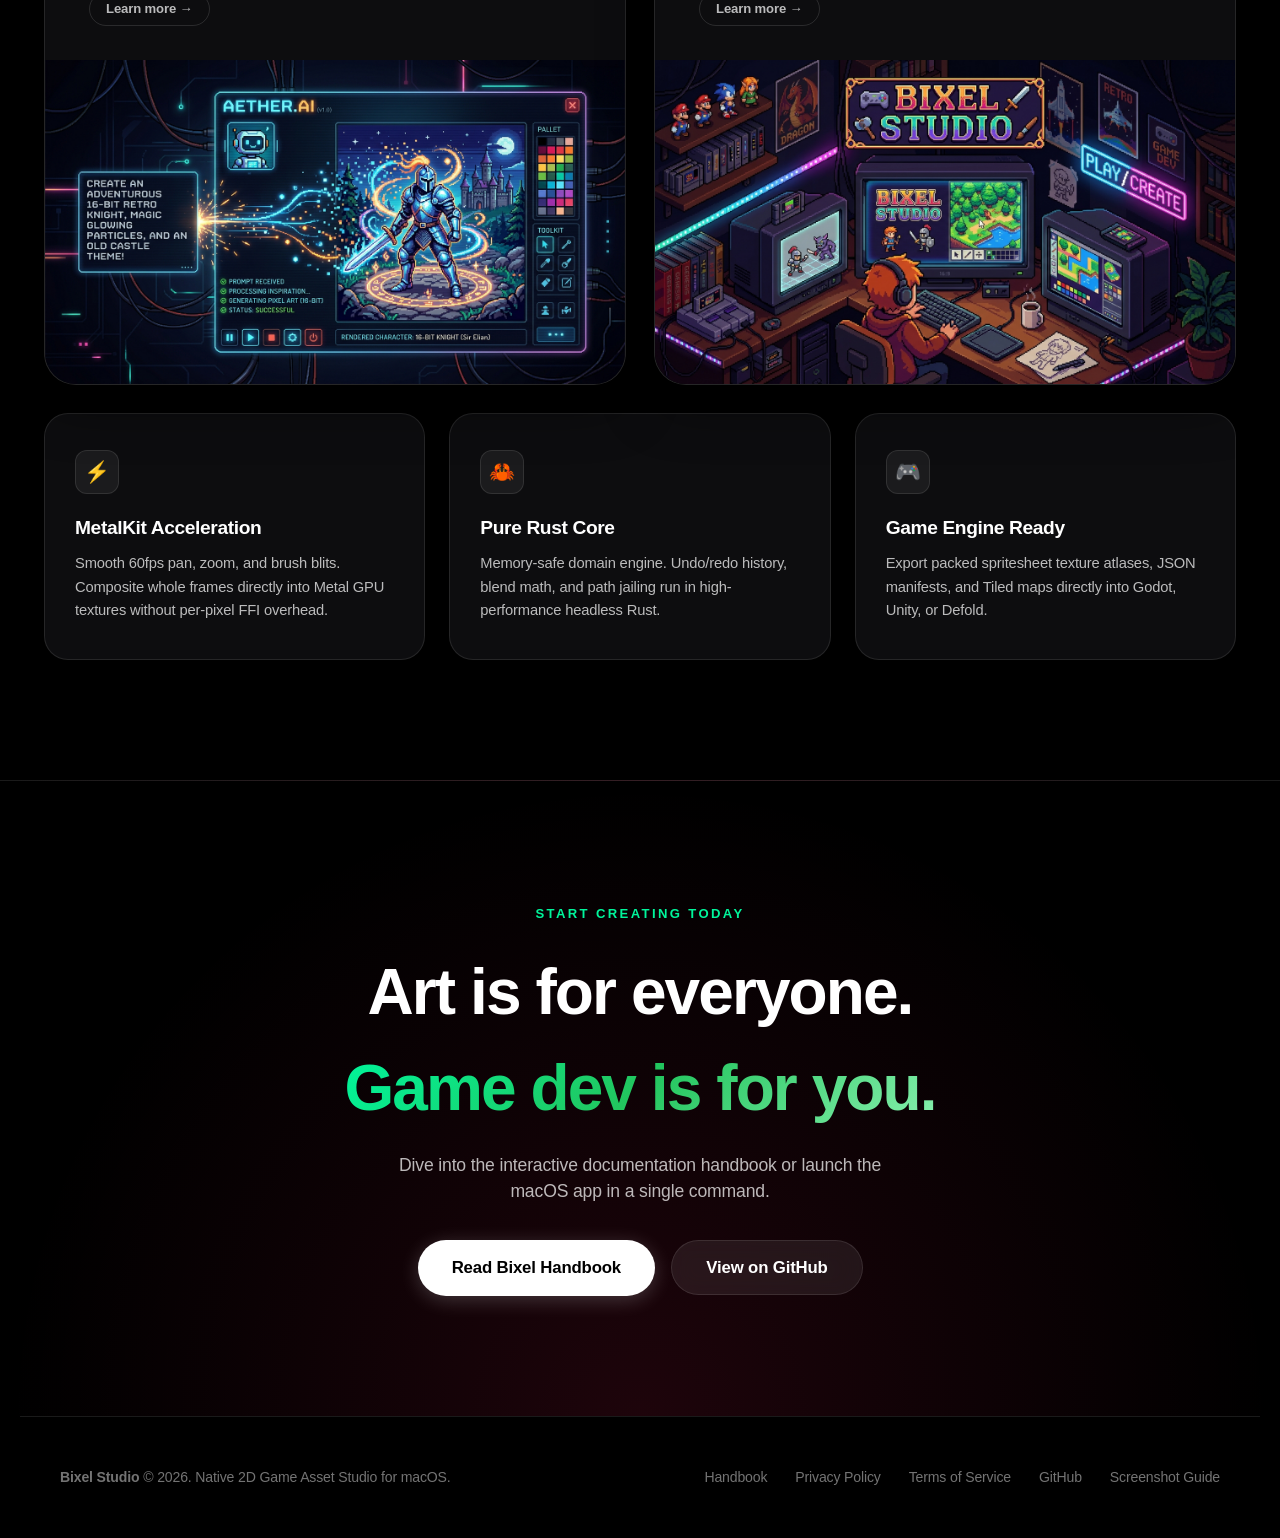
==== commit 71885a30: "ui" ====
--- a/site/index.html
+++ b/site/index.html
@@ -5,6 +5,8 @@
   <meta name="viewport" content="width=device-width, initial-scale=1.0">
   <title>Bixel Studio — The 2D Game Asset & Pixel Art Studio for macOS</title>
   <meta name="description" content="Bixel Studio is the native macOS 2D game-asset studio. Precision sprite editing, multi-frame animation timelines, tilemaps, and an intelligent AI assistant.">
+  <link rel="icon" type="image/png" href="assets/images/favicon.png">
+  <link rel="apple-touch-icon" href="assets/images/slime-logo.png">
   <link rel="stylesheet" href="assets/css/style.css">
 </head>
 <body>
@@ -14,12 +16,7 @@
     <nav class="site-nav">
       <a href="#" class="nav-brand">
         <div class="nav-brand-logo">
-          <svg width="18" height="18" viewBox="0 0 24 24" fill="none" stroke="#ffffff" stroke-width="2.5" stroke-linecap="round" stroke-linejoin="round">
-            <rect x="3" y="3" width="7" height="7"></rect>
-            <rect x="14" y="3" width="7" height="7"></rect>
-            <rect x="14" y="14" width="7" height="7"></rect>
-            <rect x="3" y="14" width="7" height="7"></rect>
-          </svg>
+          <img src="assets/images/slime-logo.png" class="brand-slime-img" alt="Bixel Slime" width="28" height="28">
         </div>
         <span>Bixel Studio</span>
       </a>
@@ -34,12 +31,12 @@
 
       <div class="nav-actions">
         <a href="https://github.com/ajithberlin/bixel-native" target="_blank" rel="noopener" class="gh-star-pill" title="Star on GitHub">
-          <svg width="14" height="14" viewBox="0 0 16 16" fill="currentColor">
-            <path d="M8 0C3.58 0 0 3.58 0 8c0 3.54 2.29 6.53 5.47 7.59.4.07.55-.17.55-.38 0-.19-.01-.82-.01-1.49-2.01.37-2.53-.49-2.69-.94-.09-.23-.48-.94-.82-1.13-.28-.15-.68-.52-.01-.53.63-.01 1.08.58 1.23.82.72 1.21 1.87.87 2.33.66.07-.52.28-.87.51-1.07-1.78-.2-3.64-.89-3.64-3.95 0-.87.31-1.59.82-2.15-.08-.2-.36-1.02.08-2.12 0 0 .67-.21 2.2.82.64-.18 1.32-.27 2-.27.68 0 1.36.09 2 .27 1.53-1.04 2.2-.82 2.2-.82.44 1.1.16 1.92.08 2.12.51.56.82 1.27.82 2.15 0 3.07-1.87 3.75-3.65 3.95.29.25.54.73.54 1.48 0 1.07-.01 1.93-.01 2.2 0 .21.15.46.55.38A8.013 8.013 0 0016 8c0-4.42-3.58-8-8-8z"/>
+          <svg class="gh-star-icon" width="14" height="14" viewBox="0 0 16 16" fill="currentColor" aria-hidden="true">
+            <path d="M8 .25a.75.75 0 0 1 .673.418l1.882 3.815 4.21.612a.75.75 0 0 1 .416 1.279l-3.046 2.97.719 4.192a.751.751 0 0 1-1.088.791L8 12.347l-3.766 1.98a.75.75 0 0 1-1.088-.79l.72-4.194L.818 6.374a.75.75 0 0 1 .416-1.28l4.21-.611L7.327.668A.75.75 0 0 1 8 .25Z"></path>
           </svg>
-          <span>Star</span>
+          <span class="gh-star-label">Star</span>
           <span class="gh-star-divider"></span>
-          <span class="github-stars-count" style="display: none;">★</span>
+          <span class="github-stars-count">1</span>
         </a>
         <a href="handbook/index.html" class="pro-btn pro-btn-primary pro-btn-sm">Open Handbook</a>
       </div>
@@ -75,8 +72,8 @@
     <!-- Quick Start Command Strip -->
     <div class="cli-box">
       <div class="cli-code">
-        <span style="color: var(--text-tertiary);">$</span>
-        <span id="terminal-code-text">./scripts/start.sh</span>
+        <span class="cli-prompt">$</span>
+        <span id="terminal-code-text">git clone https://github.com/ajithberlin/bixel-native.git &amp;&amp; cd bixel-native &amp;&amp; ./scripts/start.sh</span>
       </div>
       <button class="cli-copy-btn" id="copy-cmd-btn" title="Copy start command">
         <svg width="14" height="14" viewBox="0 0 24 24" fill="none" stroke="currentColor" stroke-width="2.5"><rect x="9" y="9" width="13" height="13" rx="2" ry="2"></rect><path d="M5 15H4a2 2 0 0 1-2-2V4a2 2 0 0 1 2-2h9a2 2 0 0 1 2 2v1"></path></svg>
--- a/site/assets/css/style.css
+++ b/site/assets/css/style.css
@@ -15,14 +15,16 @@
   --text-tertiary: rgba(255, 255, 255, 0.45);
   --text-muted: rgba(255, 255, 255, 0.3);
 
-  --accent-magenta: #f7235b;
-  --accent-purple: #8a2be2;
-  --accent-cyan: #00e5ff;
-  --accent-green: #00ff88;
+  --accent-slime-vibrant: #22c55e;
+  --accent-slime-neon: #00f59b;
+  --accent-slime-mint: #86efac;
+  --accent-slime-glow: rgba(34, 197, 94, 0.22);
+  --accent-green: #22c55e;
+  --accent-cyan: #00f59b;
   
   --border-hairline: rgba(255, 255, 255, 0.1);
-  --border-focus: rgba(255, 255, 255, 0.25);
-  --border-accent: rgba(247, 35, 91, 0.4);
+  --border-focus: rgba(34, 197, 94, 0.4);
+  --border-accent: rgba(34, 197, 94, 0.4);
 
   --radius-sm: 8px;
   --radius-md: 14px;
@@ -106,14 +108,21 @@
 }
 
 .nav-brand-logo {
+  display: flex;
+  align-items: center;
+  justify-content: center;
+}
+
+.brand-slime-img {
   width: 28px;
   height: 28px;
-  background: linear-gradient(135deg, #8a2be2 0%, #f7235b 100%);
-  border-radius: 8px;
-  display: flex;
-  align-items: center;
-  justify-content: center;
-  box-shadow: 0 0 16px rgba(247, 35, 91, 0.4);
+  image-rendering: pixelated;
+  filter: drop-shadow(0 0 10px rgba(34, 197, 94, 0.45));
+  transition: transform 0.25s cubic-bezier(0.16, 1, 0.3, 1);
+}
+
+.brand-group:hover .brand-slime-img {
+  transform: scale(1.18) rotate(-6deg);
 }
 
 .nav-items {
@@ -212,7 +221,7 @@
   justify-content: center;
   text-align: center;
   padding: 160px 24px 80px;
-  background: radial-gradient(circle at 50% 15%, rgba(138, 43, 226, 0.18) 0%, rgba(247, 35, 91, 0.08) 35%, rgba(0, 0, 0, 0) 70%), #000000;
+  background: radial-gradient(circle at 50% 18%, rgba(34, 197, 94, 0.16) 0%, rgba(16, 185, 129, 0.06) 35%, rgba(0, 0, 0, 0) 70%), #000000;
   overflow: hidden;
 }
 
@@ -221,7 +230,7 @@
   font-weight: 700;
   text-transform: uppercase;
   letter-spacing: 0.18em;
-  color: var(--accent-magenta);
+  color: var(--accent-slime-neon);
   margin-bottom: 20px;
   display: inline-flex;
   align-items: center;
@@ -244,7 +253,7 @@
 }
 
 .gradient-accent {
-  background: linear-gradient(135deg, #f7235b 0%, #ff80a5 50%, #00e5ff 100%);
+  background: linear-gradient(135deg, #00f59b 0%, #22c55e 50%, #86efac 100%);
   -webkit-background-clip: text;
   -webkit-text-fill-color: transparent;
 }
@@ -264,50 +273,63 @@
   justify-content: center;
   gap: 16px;
   flex-wrap: wrap;
-  margin-bottom: 48px;
+  margin-bottom: 36px;
 }
 
 /* Quick Start Shell Bar */
 .cli-box {
-  background: rgba(18, 18, 22, 0.85);
-  border: 1px solid var(--border-hairline);
+  background: rgba(14, 22, 16, 0.88);
+  border: 1px solid rgba(34, 197, 94, 0.32);
   padding: 10px 18px;
   border-radius: var(--radius-pill);
   display: inline-flex;
   align-items: center;
   gap: 14px;
-  box-shadow: 0 10px 30px rgba(0, 0, 0, 0.6);
+  box-shadow: 0 10px 30px rgba(0, 0, 0, 0.6), 0 0 24px rgba(34, 197, 94, 0.12);
   margin-bottom: 60px;
   backdrop-filter: blur(20px);
+  max-width: 92vw;
 }
 
 .cli-code {
   font-family: var(--font-mono);
-  font-size: 0.9rem;
-  color: var(--accent-green);
+  font-size: 0.84rem;
+  color: #00f59b;
   display: flex;
   align-items: center;
   gap: 8px;
+  overflow-x: auto;
+  white-space: nowrap;
+}
+
+.cli-prompt {
+  color: rgba(255, 255, 255, 0.38);
+  user-select: none;
+  font-weight: 600;
 }
 
 .cli-copy-btn {
-  background: rgba(255, 255, 255, 0.08);
-  border: none;
-  color: var(--text-secondary);
+  background: rgba(34, 197, 94, 0.15);
+  border: 1px solid rgba(34, 197, 94, 0.35);
+  color: #34d399;
   cursor: pointer;
-  padding: 6px 12px;
+  padding: 6px 14px;
   border-radius: var(--radius-pill);
-  font-size: 0.78rem;
+  font-size: 0.8rem;
   font-weight: 600;
-  display: flex;
+  display: inline-flex;
   align-items: center;
   gap: 6px;
   transition: all 0.2s;
+  flex-shrink: 0;
 }
 
 .cli-copy-btn:hover {
-  background: rgba(255, 255, 255, 0.16);
+  background: rgba(34, 197, 94, 0.3);
+  border-color: rgba(34, 197, 94, 0.6);
   color: #ffffff;
+  transform: scale(1.02);
+}
 }
 
 /* Hero Showcase Canvas Window */
@@ -711,44 +733,65 @@
 }
 
 /* ==========================================================================
-   Realtime GitHub Star Pill Button
+   Realtime GitHub Star Pill Button (Refined Procreate / Native Mac Style)
    ========================================================================== */
 .gh-star-pill {
   display: inline-flex;
   align-items: center;
-  gap: 8px;
+  gap: 7px;
   background: rgba(255, 255, 255, 0.06);
-  border: 1px solid var(--border-hairline);
-  padding: 6px 14px;
+  border: 1px solid rgba(255, 255, 255, 0.14);
+  padding: 5px 12px;
   border-radius: var(--radius-pill);
-  font-size: 0.84rem;
-  font-weight: 600;
-  color: var(--text-white);
+  font-size: 0.82rem;
+  font-weight: 500;
+  color: #e6edf3;
   transition: all 0.2s cubic-bezier(0.16, 1, 0.3, 1);
   cursor: pointer;
+  text-decoration: none;
 }
 
 .gh-star-pill:hover {
   background: rgba(255, 255, 255, 0.12);
-  border-color: rgba(255, 255, 255, 0.25);
-  transform: scale(1.02);
+  border-color: rgba(34, 197, 94, 0.45);
   color: #ffffff;
+  transform: translateY(-1px);
+}
+
+.gh-star-icon {
+  color: #8b949e;
+  flex-shrink: 0;
+  transition: color 0.2s ease;
+}
+
+.gh-star-pill:hover .gh-star-icon {
+  color: #38ef7d;
+}
+
+.gh-star-label {
+  font-size: 0.82rem;
+  font-weight: 600;
+  color: #e6edf3;
 }
 
 .gh-star-divider {
   width: 1px;
   height: 12px;
-  background: rgba(255, 255, 255, 0.18);
+  background: rgba(255, 255, 255, 0.16);
+  margin: 0 1px;
 }
 
 .github-stars-count {
-  color: #ffbd2e;
-  font-size: 0.82rem;
-  font-weight: 700;
-  font-family: var(--font-mono);
+  color: #ffffff;
+  font-size: 0.78rem;
+  font-weight: 600;
+  font-family: var(--font-sans);
+  background: rgba(255, 255, 255, 0.08);
+  padding: 1px 7px;
+  border-radius: var(--radius-pill);
   display: inline-flex;
   align-items: center;
-  gap: 3px;
+  line-height: 1.4;
 }
 
 /* ==========================================================================
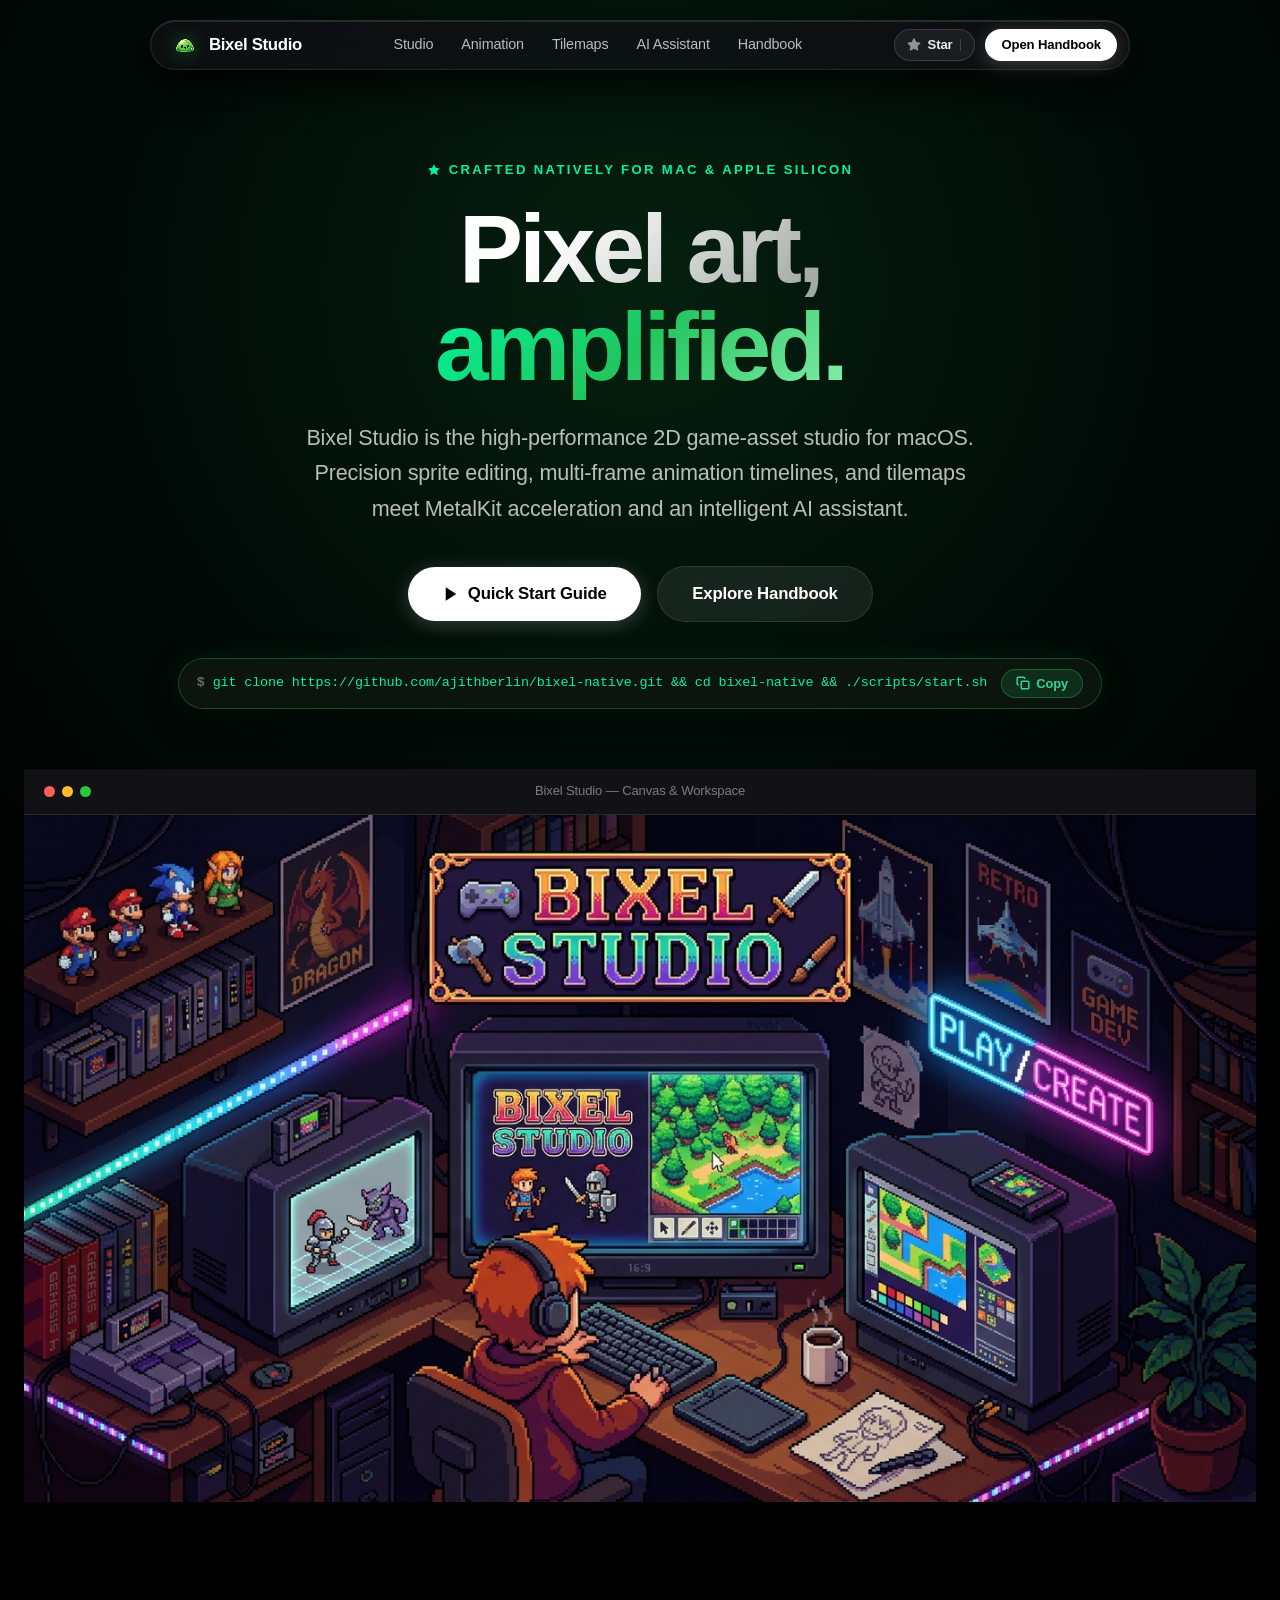
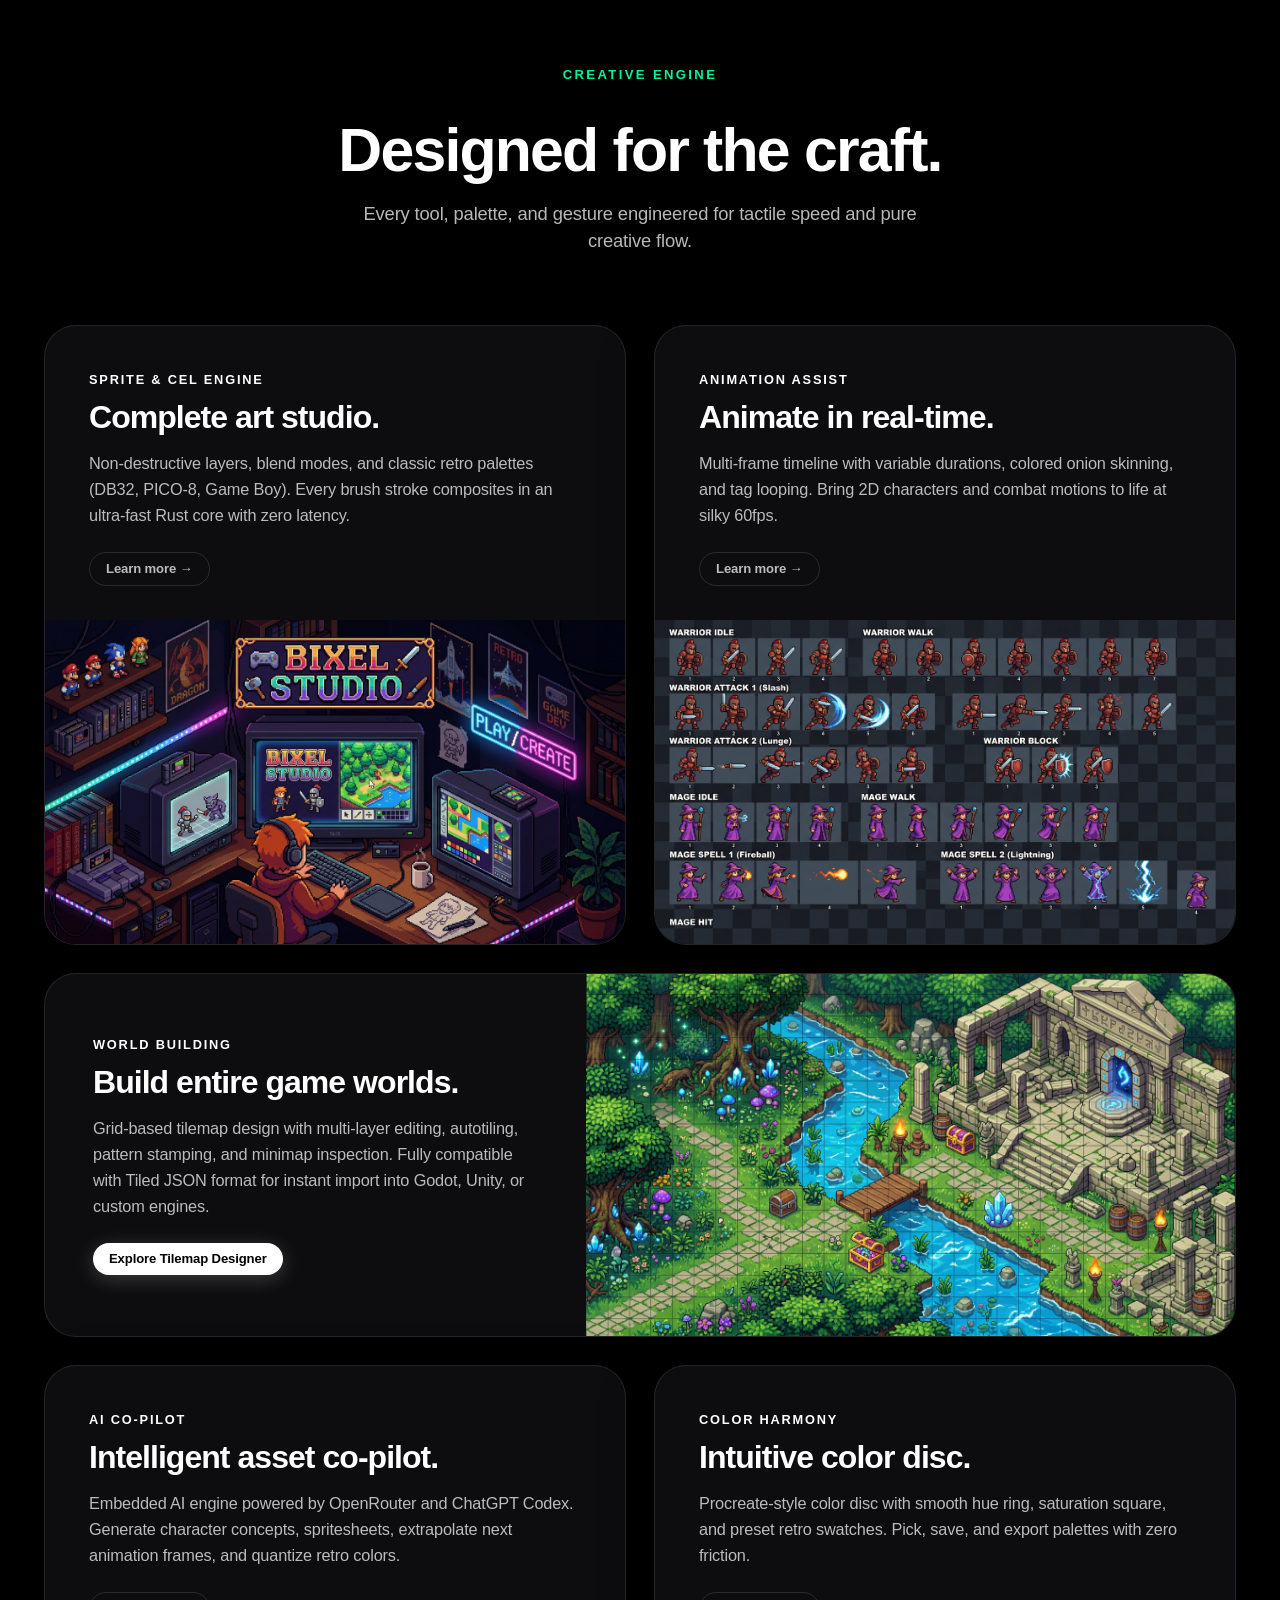
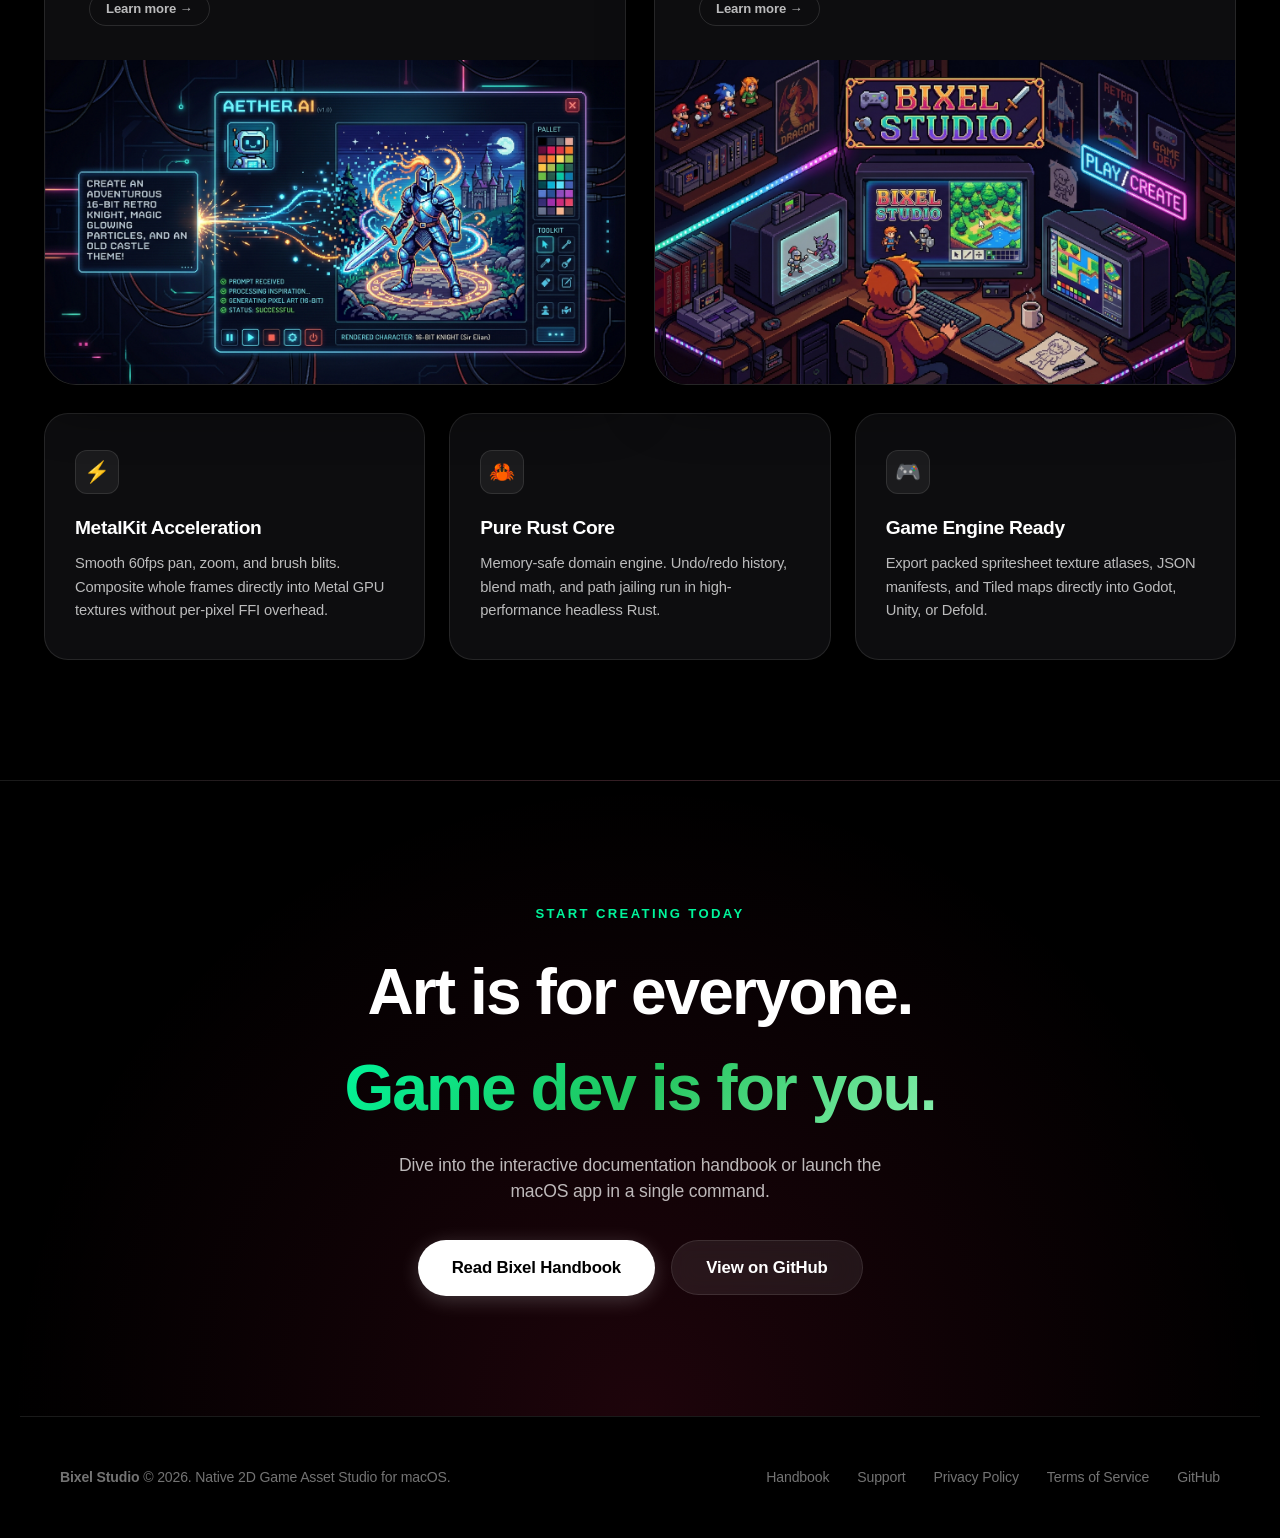
==== commit 84c72922: "Add support reporting feature and enhance legal links - Implemented a button to report inappropriate" ====
--- a/site/index.html
+++ b/site/index.html
@@ -120,24 +120,6 @@
         <div class="bento-tile-media">
           <div class="screenshot-slot" data-slot="interface-overview">
             <img src="assets/screenshots/interface-overview.png" alt="Bixel Studio Canvas Interface">
-            <div class="slot-placeholder">
-              <div class="slot-header">
-                <div class="slot-dots">
-                  <span class="slot-dot slot-dot-red"></span>
-                  <span class="slot-dot slot-dot-yellow"></span>
-                  <span class="slot-dot slot-dot-green"></span>
-                </div>
-                <span class="slot-title">Bixel Studio — Main Canvas</span>
-              </div>
-              <div class="slot-body">
-                <div class="slot-icon">
-                  <svg width="22" height="22" viewBox="0 0 24 24" fill="none" stroke="currentColor" stroke-width="2"><path d="M23 19a2 2 0 0 1-2 2H3a2 2 0 0 1-2-2V8a2 2 0 0 1 2-2h4l2-3h6l2 3h4a2 2 0 0 1 2 2z"></path><circle cx="12" cy="13" r="4"></circle></svg>
-                </div>
-                <div class="slot-name">Main Canvas & Workspace</div>
-                <div class="slot-hint">Attach app screenshot to display live view</div>
-                <span class="slot-badge">interface-overview.png</span>
-              </div>
-            </div>
           </div>
         </div>
       </div>
@@ -208,24 +190,6 @@
         <div class="bento-tile-media">
           <div class="screenshot-slot" data-slot="color-palette">
             <img src="assets/screenshots/color-palette.png" alt="Color Disc & Palette Presets">
-            <div class="slot-placeholder">
-              <div class="slot-header">
-                <div class="slot-dots">
-                  <span class="slot-dot slot-dot-red"></span>
-                  <span class="slot-dot slot-dot-yellow"></span>
-                  <span class="slot-dot slot-dot-green"></span>
-                </div>
-                <span class="slot-title">Bixel Studio — Color Disc</span>
-              </div>
-              <div class="slot-body">
-                <div class="slot-icon">
-                  <svg width="22" height="22" viewBox="0 0 24 24" fill="none" stroke="currentColor" stroke-width="2"><circle cx="12" cy="12" r="10"></circle><circle cx="12" cy="12" r="4"></circle></svg>
-                </div>
-                <div class="slot-name">Color Disc & Presets</div>
-                <div class="slot-hint">Attach app screenshot to display live view</div>
-                <span class="slot-badge">color-palette.png</span>
-              </div>
-            </div>
           </div>
         </div>
       </div>
@@ -274,10 +238,10 @@
     </div>
     <div class="footer-nav">
       <a href="handbook/index.html">Handbook</a>
+      <a href="support.html">Support</a>
       <a href="privacy.html">Privacy Policy</a>
       <a href="terms.html">Terms of Service</a>
       <a href="https://github.com/ajithberlin/bixel-native" target="_blank" rel="noopener">GitHub</a>
-      <a href="assets/screenshots/README.md">Screenshot Guide</a>
     </div>
   </footer>
 
--- a/site/assets/css/style.css
+++ b/site/assets/css/style.css
@@ -566,100 +566,17 @@
 }
 
 /* ==========================================================================
-   Pure CSS Screenshot Slot Placeholder
+   Screenshot media
    ========================================================================== */
 .screenshot-slot {
   width: 100%;
   position: relative;
   overflow: hidden;
 }
-
-.slot-placeholder {
-  display: flex;
-  flex-direction: column;
-  min-height: 360px;
-  background: linear-gradient(135deg, #101015 0%, #060608 100%);
-  position: relative;
-}
-
-.slot-header {
-  height: 40px;
-  background: #14141a;
-  border-bottom: 1px solid var(--border-hairline);
-  display: flex;
-  align-items: center;
-  padding: 0 16px;
-  gap: 8px;
-}
-
-.slot-dots {
-  display: flex;
-  gap: 6px;
-}
-
-.slot-dot {
-  width: 9px;
-  height: 9px;
-  border-radius: 50%;
-}
-.slot-dot-red { background: #ff5f56; }
-.slot-dot-yellow { background: #ffbd2e; }
-.slot-dot-green { background: #27c93f; }
-
-.slot-title {
-  font-size: 0.8rem;
-  color: var(--text-tertiary);
-  margin-left: 8px;
-  font-family: var(--font-sans);
-}
-
-.slot-body {
-  flex: 1;
-  display: flex;
-  flex-direction: column;
-  align-items: center;
-  justify-content: center;
-  padding: 36px 20px;
-  text-align: center;
-}
-
-.slot-icon {
-  width: 50px;
-  height: 50px;
-  border-radius: 14px;
-  background: rgba(247, 35, 91, 0.12);
-  border: 1px dashed rgba(247, 35, 91, 0.4);
-  display: flex;
-  align-items: center;
-  justify-content: center;
-  margin-bottom: 14px;
-  color: var(--accent-magenta);
-}
-
-.slot-name {
-  font-size: 1.1rem;
-  font-weight: 700;
-  color: #ffffff;
-  margin-bottom: 6px;
-}
-
-.slot-hint {
-  font-size: 0.84rem;
-  color: var(--text-secondary);
-  max-width: 320px;
-  line-height: 1.5;
-}
-
-.slot-badge {
-  margin-top: 14px;
-  display: inline-block;
-  font-size: 0.75rem;
-  font-family: var(--font-mono);
-  background: rgba(255, 255, 255, 0.05);
-  border: 1px solid var(--border-hairline);
-  padding: 4px 10px;
-  border-radius: 6px;
-  color: var(--accent-cyan);
+.screenshot-slot img {
+  display: block;
+  width: 100%;
+  height: auto;
 }
 
 /* ==========================================================================
@@ -865,4 +782,3 @@
     padding: 36px 24px;
   }
 }
-
